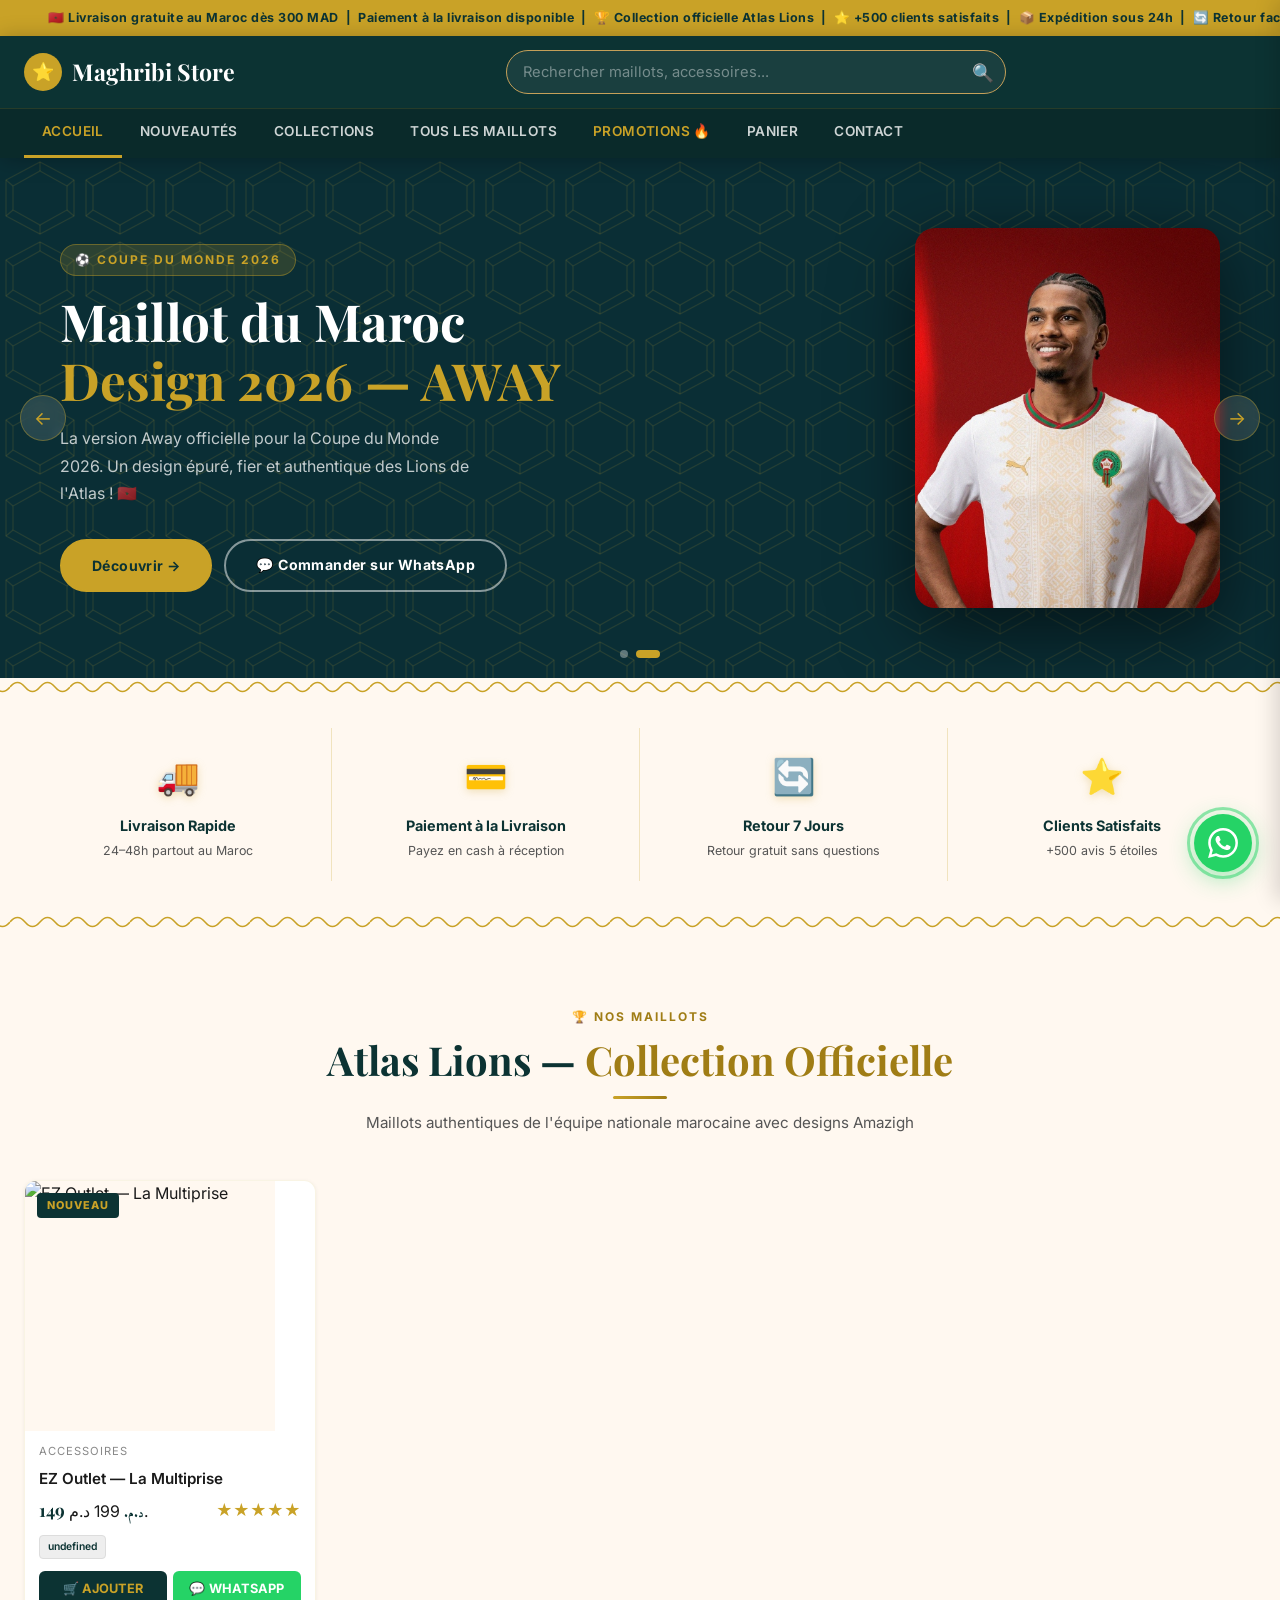
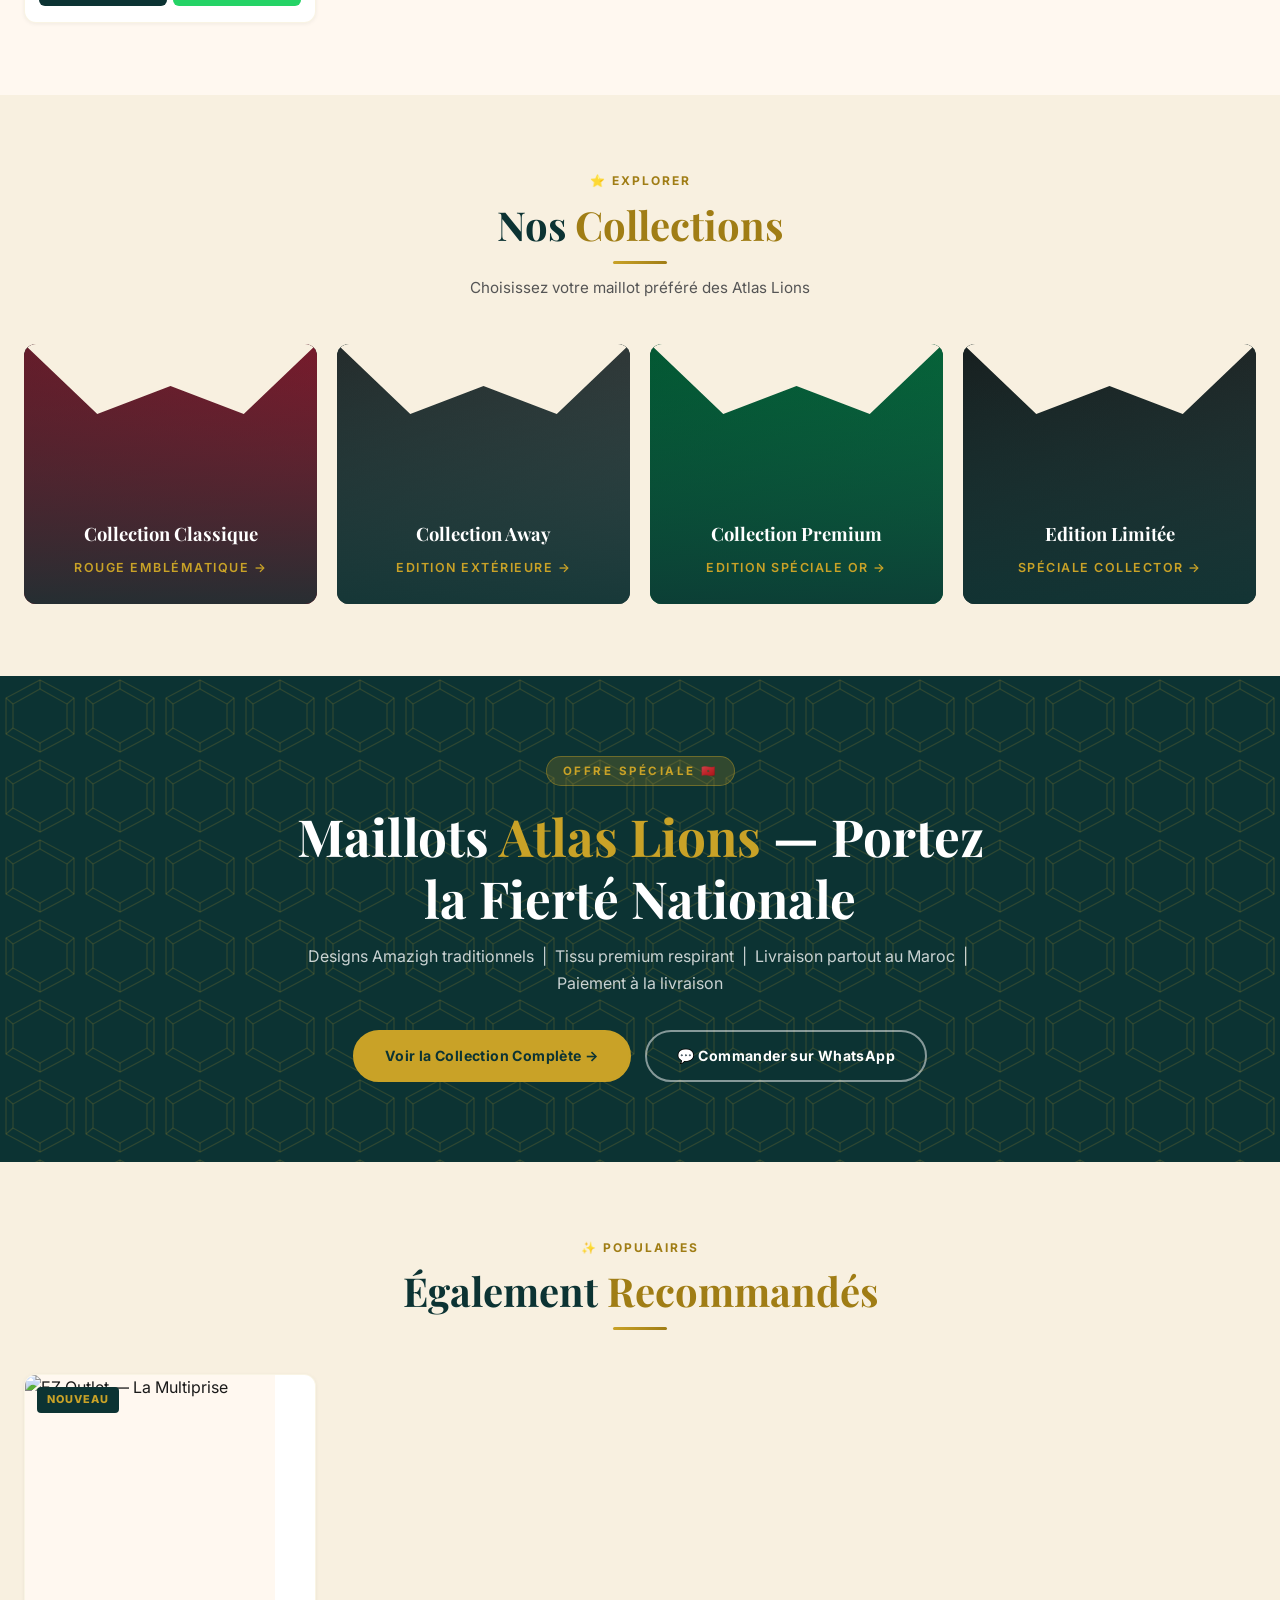
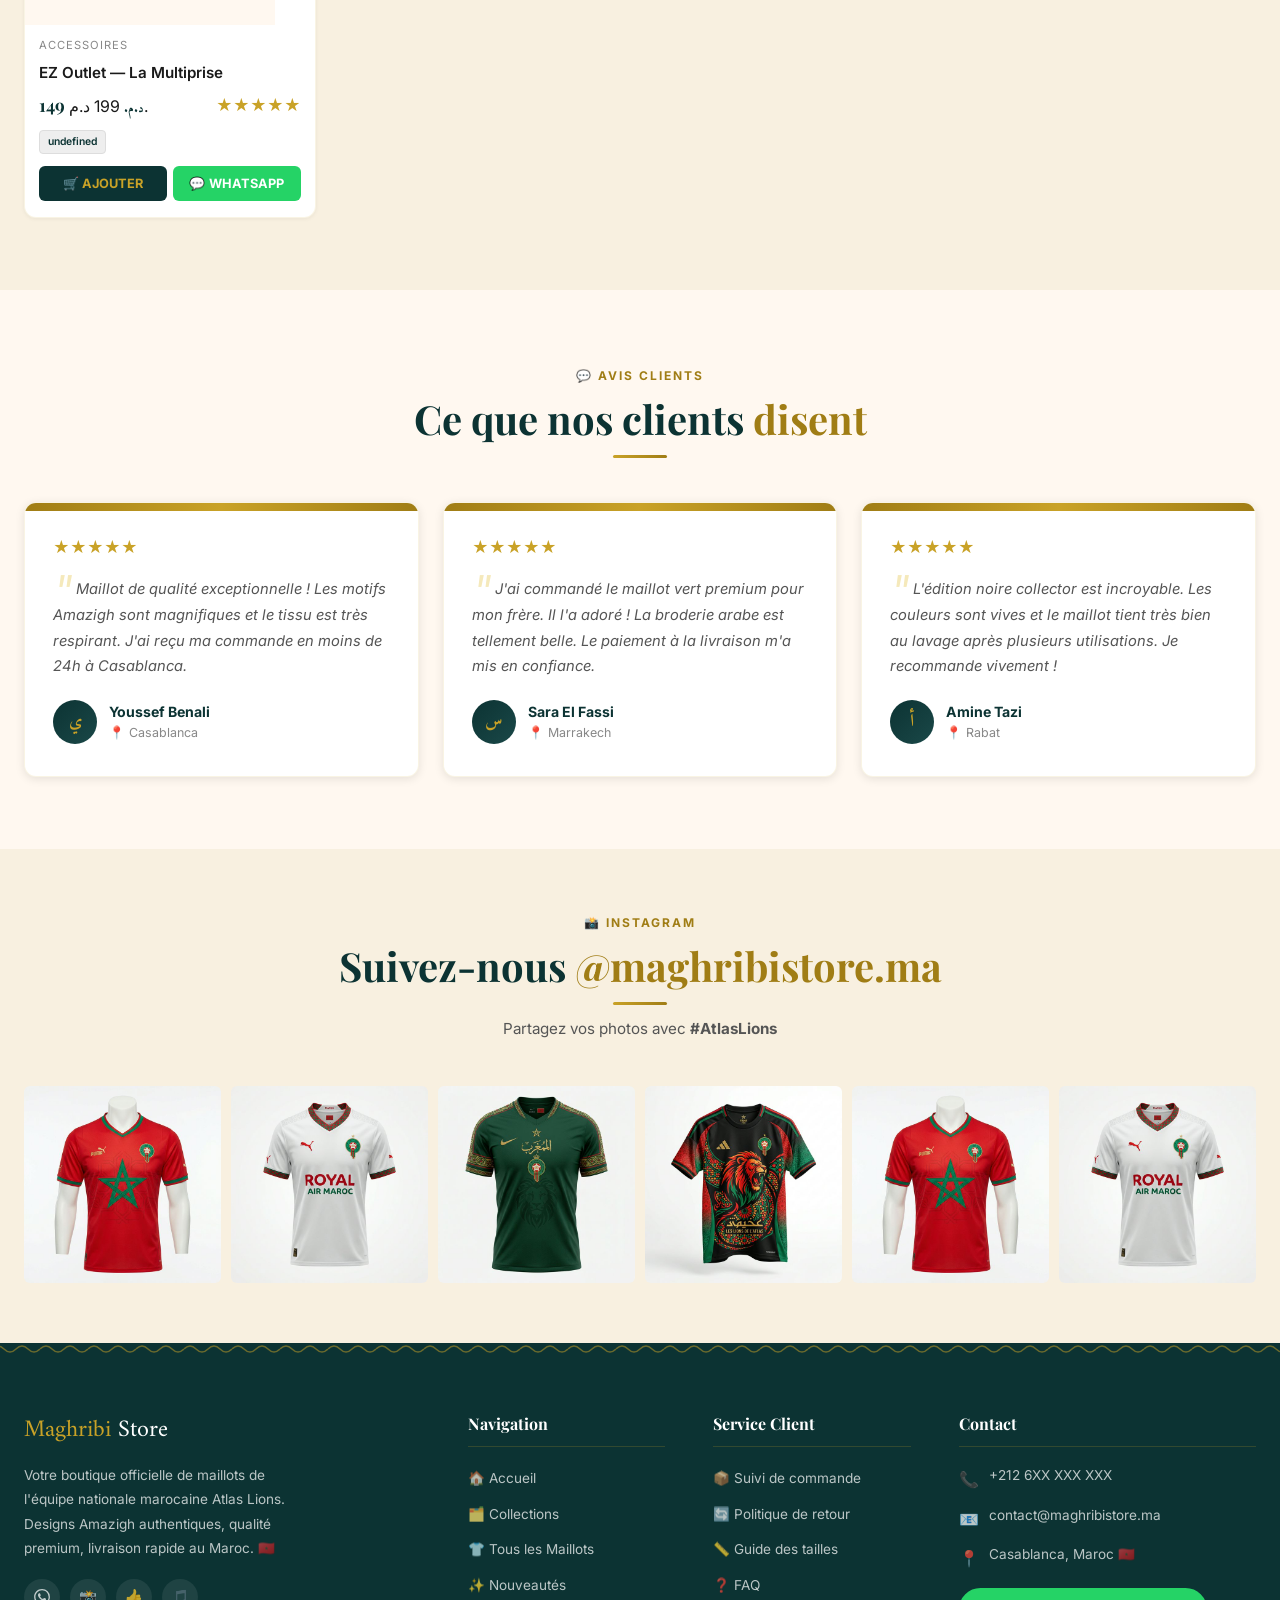
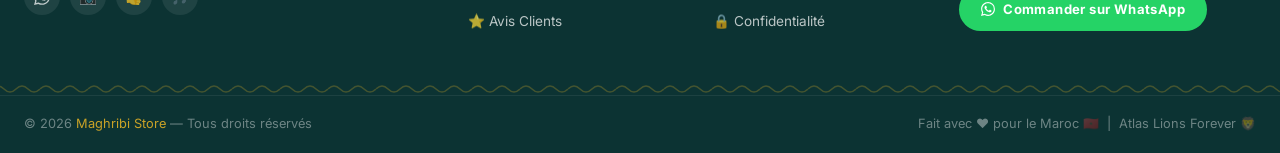
==== index.html @ ac9ca5b2 "Initial commit - Maghribi Store v1" ====
<!DOCTYPE html>
<html lang="fr" dir="ltr">
<head>
  <meta charset="UTF-8"/>
  <meta name="viewport" content="width=device-width, initial-scale=1.0"/>
  <meta name="description" content="Maghribi Store — Maillots officiels de l'équipe nationale marocaine. Atlas Lions Spirit. Paiement à la livraison."/>
  <title>Maghribi Store 🇲🇦 — Maillots Atlas Lions | Collection Officielle</title>
  <link rel="stylesheet" href="css/style.css"/>
  <link rel="icon" type="image/svg+xml" href="data:image/svg+xml,<svg xmlns='http://www.w3.org/2000/svg' viewBox='0 0 100 100'><text y='.9em' font-size='90'>🇲🇦</text></svg>"/>
</head>
<body class="bg-minimal">

<!-- MOBILE FULL-SCREEN MENU -->
<div class="mob-menu-overlay" id="mob-menu-overlay">
  <button class="mob-menu-close" onclick="toggleMobMenu()">✕</button>
  <nav class="mob-menu-links">
    <a href="index.html" class="mob-nav-link" onclick="toggleMobMenu()">Accueil</a>
    <a href="#nouveautes" class="mob-nav-link" onclick="toggleMobMenu()">Maillots 2026</a>
    <a href="#categories" class="mob-nav-link" onclick="toggleMobMenu()">Collections</a>
    <a href="cart.html" class="mob-nav-link" onclick="toggleMobMenu()">Mon Panier</a>
    <a href="#avis" class="mob-nav-link" onclick="toggleMobMenu()">Avis Clients</a>
  </nav>
  <div class="mob-menu-footer">
    <p style="color:var(--gold); font-size:14px; margin-bottom:10px;">Suivez-nous 🇲🇦</p>
    <div style="display:flex; gap:15px; font-size:20px; color:var(--white);">📸 TikTok &nbsp; 📱 Instagram</div>
  </div>
</div>

<!-- ================================================
  1. ANNOUNCEMENT BAR
================================================ -->
<div class="announce-bar" role="marquee" aria-label="Announcement">
  <div class="announce-track">
    <span>🇲🇦 Livraison gratuite au Maroc dès 300 MAD &nbsp;|&nbsp; Paiement à la livraison disponible &nbsp;|&nbsp; 🏆 Collection officielle Atlas Lions &nbsp;|&nbsp; ⭐ +500 clients satisfaits &nbsp;|&nbsp; 📦 Expédition sous 24h &nbsp;|&nbsp; 🔄 Retour facile sous 7 jours</span>
    <span>🇲🇦 Livraison gratuite au Maroc dès 300 MAD &nbsp;|&nbsp; Paiement à la livraison disponible &nbsp;|&nbsp; 🏆 Collection officielle Atlas Lions &nbsp;|&nbsp; ⭐ +500 clients satisfaits &nbsp;|&nbsp; 📦 Expédition sous 24h &nbsp;|&nbsp; 🔄 Retour facile sous 7 jours</span>
  </div>
</div>

<!-- ================================================
  2. HEADER
================================================ -->
<header class="site-header" id="site-header">
  <div class="header-main">
    <!-- Logo -->
    <a href="index.html" class="navbar-brand">
       <span class="logo-star">⭐</span>
       <span class="logo-text">Maghribi Store</span>
    </a>

    <!-- Row: Search Bar (Desktop: right/center of logo, Mobile: below logo via CSS) -->
    <div class="header-search-container">
      <div class="search-bar">
        <input type="text" id="search-input" placeholder="Rechercher maillots, accessoires..." oninput="liveSearch(this.value)">
        <button class="search-btn" onclick="doSearch()">🔍</button>
        <div id="search-dropdown" class="search-dropdown" style="display:none;"></div>
      </div>
    </div>

    <!-- Hamburger stays right for mobile -->
    <button class="mob-menu-btn" id="mob-menu-btn" aria-label="Menu" onclick="toggleMobMenu()">
      <span></span><span></span><span></span>
    </button>
  </div>

  <!-- Nav Links Desktop (Hidden on Mobile) -->
  <nav class="header-nav">
    <div class="header-nav-inner" id="desktop-nav">
      <a href="index.html" class="nav-link active">Accueil</a>
      <a href="index.html#nouveautes" class="nav-link">Nouveautés</a>
      <a href="index.html#categories" class="nav-link">Collections</a>
      <a href="index.html#produits" class="nav-link">Tous les maillots</a>
      <a href="index.html#promo-banner" class="nav-link" style="color: var(--gold);">Promotions 🔥</a>
      <a href="cart.html" class="nav-link">Panier</a>
      <a href="#contact-footer" class="nav-link">Contact</a>
    </div>
  </nav>
</header>

<!-- ================================================
  3. HERO SLIDER (SWIPER)
================================================ -->
<div class="hero-slider-wrapper" style="overflow: hidden; width: 100%;">
<section class="swiper hero-slider" id="hero" aria-label="Slider principal">
  <div class="slider-track" id="slider-track">
    
    <!-- Slide 1 -->
    <div class="slide">
      <div class="slide-bg"></div>
      <div class="slide-inner">
        <div class="slide-content reveal-left">
          <div class="slide-tag">⚽ COUPE DU MONDE 2026</div>
          <h2>Maillot du Maroc<br><em>Coupe du Monde 2026</em></h2>
          <p>Le maillot officiel de l'équipe nationale du Maroc pour la Coupe du Monde 2026. Portez les couleurs des Lions de l'Atlas ! 🇲🇦</p>
          <div style="display:flex;gap:12px;flex-wrap:wrap;">
            <button onclick="openHeroProduct()" class="btn btn-gold">Découvrir →</button>
            <a href="#" class="btn btn-outline-white" id="slide1-wa">💬 Commander sur WhatsApp</a>
          </div>
        </div>
        <div class="slide-img reveal-right" onclick="openHeroProduct()" style="cursor:pointer; position:relative;">
          <img src="hakimi_1.jpg" class="hero-product-image" alt="Maillot du Maroc Coupe du Monde 2026" loading="eager"/>
          <div class="hero-view-label">Voir le produit 👁️</div>
        </div>
      </div>
    </div>

    <!-- Slide 2 -->
    <div class="slide">
      <div class="slide-bg" style="background-color:#0A2E35;"></div>
      <div class="slide-inner">
        <div class="slide-content">
          <div class="slide-tag">⚽ COUPE DU MONDE 2026</div>
          <h2>Maillot du Maroc<br><em>Design 2026 — AWAY</em></h2>
          <p>La version Away officielle pour la Coupe du Monde 2026. Un design épuré, fier et authentique des Lions de l'Atlas ! 🇲🇦</p>
          <div style="display:flex;gap:12px;flex-wrap:wrap;">
            <button onclick="openHeroProduct()" class="btn btn-gold">Découvrir →</button>
            <a href="#" class="btn btn-outline-white" id="slide2-wa">💬 Commander sur WhatsApp</a>
          </div>
        </div>
        <div class="slide-img reveal-right" onclick="openHeroProduct()" style="cursor:pointer; position:relative;">
          <img src="adli_1.jpg" alt="Maillots du Maroc Coupe du Monde 2026" class="hero-product-image slide-2-image" loading="eager"/>
          <div class="hero-view-label">Voir le produit 👁️</div>
        </div>
      </div>
    </div>

  </div>

  <!-- Natively Functional Arrows -->
  <button class="slider-arrow prev" id="slider-prev" aria-label="Précédent">&#8592;</button>
  <button class="slider-arrow next" id="slider-next" aria-label="Suivant">&#8594;</button>

  <!-- Pagination Dots -->
  <div class="slider-dots" role="tablist">
    <button class="slider-dot active" data-slide="0" aria-label="Slide 1"></button>
    <button class="slider-dot" data-slide="1" aria-label="Slide 2"></button>
  </div>
</section>
</div>


<!-- ================================================
  4. TRUST BADGES ROW
================================================ -->
<section class="trust-section" aria-label="Avantages">
  <div style="padding:0;"><div class="arabesque-strip"></div></div>
  <div class="trust-inner">
    <div class="trust-item reveal">
      <div class="trust-icon">🚚</div>
      <h4>Livraison Rapide</h4>
      <p>24–48h partout au Maroc</p>
    </div>
    <div class="trust-item reveal" style="transition-delay:.1s">
      <div class="trust-icon">💳</div>
      <h4>Paiement à la Livraison</h4>
      <p>Payez en cash à réception</p>
    </div>
    <div class="trust-item reveal" style="transition-delay:.2s">
      <div class="trust-icon">🔄</div>
      <h4>Retour 7 Jours</h4>
      <p>Retour gratuit sans questions</p>
    </div>
    <div class="trust-item reveal" style="transition-delay:.3s">
      <div class="trust-icon">⭐</div>
      <h4>Clients Satisfaits</h4>
      <p>+500 avis 5 étoiles</p>
    </div>
  </div>
  <div><div class="arabesque-strip"></div></div>
</section>

<!-- ================================================
  5. FEATURED PRODUCTS — Section 1
================================================ -->
<section class="products-section" id="produits" aria-label="Produits vedettes">
  <div class="products-inner">
    <div class="sec-header reveal">
      <div class="sec-tag" id="nouveautes">🏆 Nos Maillots</div>
      <h2>Atlas Lions — <em>Collection Officielle</em></h2>
      <div class="sec-divider"></div>
      <p>Maillots authentiques de l'équipe nationale marocaine avec designs Amazigh</p>
    </div>
    <div class="products-grid" id="products-grid-1">
      <!-- Injected by JS -->
    </div>
  </div>
</section>

<!-- ================================================
  6. SHOP BY CATEGORY
================================================ -->
<section class="categories-section" id="categories" aria-label="Collections">
  <div class="categories-inner">
    <div class="sec-header reveal">
      <div class="sec-tag">⭐ Explorer</div>
      <h2>Nos <em>Collections</em></h2>
      <div class="sec-divider"></div>
      <p>Choisissez votre maillot préféré des Atlas Lions</p>
    </div>
    <div class="categories-grid">

      <div class="cat-card reveal" onclick="filterByCategory('Classic')" style="transition-delay:.05s">
        <div class="cat-bg" style="background:linear-gradient(160deg,#7B1728 0%,#C8102E 100%);"></div>
        <div class="cat-overlay"></div>
        <div class="cat-border"></div>
        <div class="cat-content">
          <h3>Collection Classique</h3>
          <span>Rouge Emblématique →</span>
        </div>
      </div>

      <div class="cat-card reveal" onclick="filterByCategory('Away')" style="transition-delay:.1s">
        <div class="cat-bg" style="background:linear-gradient(160deg,#2A2A2A 0%,#5A5A5A 100%);"></div>
        <div class="cat-overlay"></div>
        <div class="cat-border"></div>
        <div class="cat-content">
          <h3>Collection Away</h3>
          <span>Edition Extérieure →</span>
        </div>
      </div>

      <div class="cat-card reveal" onclick="filterByCategory('Premium')" style="transition-delay:.15s">
        <div class="cat-bg" style="background:linear-gradient(160deg,#006233 0%,#0D8C4A 100%);"></div>
        <div class="cat-overlay"></div>
        <div class="cat-border"></div>
        <div class="cat-content">
          <h3>Collection Premium</h3>
          <span>Edition Spéciale Or →</span>
        </div>
      </div>

      <div class="cat-card reveal" onclick="filterByCategory('Special')" style="transition-delay:.2s">
        <div class="cat-bg" style="background:linear-gradient(160deg,#1A1A1A 0%,#3A3A3A 100%);"></div>
        <div class="cat-overlay"></div>
        <div class="cat-border"></div>
        <div class="cat-content">
          <h3>Edition Limitée</h3>
          <span>Spéciale Collector →</span>
        </div>
      </div>

    </div>
  </div>
</section>

<!-- ================================================
  7. FULL WIDTH PROMO BANNER
================================================ -->
<section class="promo-banner bg-zellige-teal" id="promo-banner" aria-label="Promotion">
  <div class="inner">
    <div class="banner-tag reveal">Offre Spéciale 🇲🇦</div>
    <h2 class="reveal">Maillots <em>Atlas Lions</em> — Portez la Fierté Nationale</h2>
    <p class="reveal" style="transition-delay:.1s">Designs Amazigh traditionnels &nbsp;|&nbsp; Tissu premium respirant &nbsp;|&nbsp; Livraison partout au Maroc &nbsp;|&nbsp; Paiement à la livraison</p>
    <div style="display:flex;gap:14px;justify-content:center;flex-wrap:wrap;" class="reveal" style="transition-delay:.2s">
      <a href="#produits" class="btn btn-gold">Voir la Collection Complète →</a>
      <a href="#" class="btn btn-outline-white" id="banner-wa-btn">💬 Commander sur WhatsApp</a>
    </div>
  </div>
</section>

<!-- ================================================
  8. SECOND PRODUCTS GRID
================================================ -->
<section class="products-section bg-alt" id="produits2" aria-label="Tous les maillots">
  <div class="products-inner">
    <div class="sec-header reveal">
      <div class="sec-tag">✨ Populaires</div>
      <h2>Également <em>Recommandés</em></h2>
      <div class="sec-divider"></div>
    </div>
    <div class="products-grid" id="products-grid-2">
      <!-- Injected by JS (reversed order) -->
    </div>
  </div>
</section>

<!-- ================================================
  9. TESTIMONIALS
================================================ -->
<section class="testimonials-section" id="avis" aria-label="Avis clients">
  <div class="testimonials-inner">
    <div class="sec-header reveal">
      <div class="sec-tag">💬 Avis Clients</div>
      <h2>Ce que nos clients <em>disent</em></h2>
      <div class="sec-divider"></div>
    </div>
    <div class="testimonials-grid">

      <div class="testi-card reveal">
        <div class="testi-arch"></div>
        <div class="testi-stars">★★★★★</div>
        <p class="testi-text">Maillot de qualité exceptionnelle ! Les motifs Amazigh sont magnifiques et le tissu est très respirant. J'ai reçu ma commande en moins de 24h à Casablanca.</p>
        <div class="testi-author">
          <div class="testi-avatar">ي</div>
          <div>
            <div class="testi-name">Youssef Benali</div>
            <div class="testi-city">📍 Casablanca</div>
          </div>
        </div>
      </div>

      <div class="testi-card reveal" style="transition-delay:.1s">
        <div class="testi-arch"></div>
        <div class="testi-stars">★★★★★</div>
        <p class="testi-text">J'ai commandé le maillot vert premium pour mon frère. Il l'a adoré ! La broderie arabe est tellement belle. Le paiement à la livraison m'a mis en confiance.</p>
        <div class="testi-author">
          <div class="testi-avatar">س</div>
          <div>
            <div class="testi-name">Sara El Fassi</div>
            <div class="testi-city">📍 Marrakech</div>
          </div>
        </div>
      </div>

      <div class="testi-card reveal" style="transition-delay:.2s">
        <div class="testi-arch"></div>
        <div class="testi-stars">★★★★★</div>
        <p class="testi-text">L'édition noire collector est incroyable. Les couleurs sont vives et le maillot tient très bien au lavage après plusieurs utilisations. Je recommande vivement !</p>
        <div class="testi-author">
          <div class="testi-avatar">أ</div>
          <div>
            <div class="testi-name">Amine Tazi</div>
            <div class="testi-city">📍 Rabat</div>
          </div>
        </div>
      </div>

    </div>
  </div>
</section>

<!-- ================================================
  10. INSTAGRAM / SOCIAL STRIP
================================================ -->
<section class="insta-section" id="instagram" aria-label="Instagram">
  <div class="insta-inner">
    <div class="sec-header reveal">
      <div class="sec-tag">📸 Instagram</div>
      <h2>Suivez-nous <em>@maghribistore.ma</em></h2>
      <div class="sec-divider"></div>
      <p>Partagez vos photos avec <strong>#AtlasLions</strong></p>
    </div>
    <div class="insta-grid" id="insta-grid">
      <!-- Injected via JS with product images -->
    </div>
  </div>
</section>

<!-- ================================================
  11. FOOTER
================================================ -->
<footer class="site-footer" id="contact-footer" aria-label="Pied de page">
  <div class="footer-zellige"></div>
  <div class="footer-main">

    <!-- Col 1: Brand -->
    <div class="footer-brand">
      <div class="logo-name" style="font-family:var(--font-arabic);font-size:1.5rem;color:var(--white);margin-bottom:14px;"><span style="color:var(--gold)">Maghribi</span> Store</div>
      <p>Votre boutique officielle de maillots de l'équipe nationale marocaine Atlas Lions. Designs Amazigh authentiques, qualité premium, livraison rapide au Maroc. 🇲🇦</p>
      <div class="footer-socials">
        <a href="#" title="WhatsApp" id="footer-wa-link">
          <svg viewBox="0 0 24 24" width="16" height="16" fill="currentColor"><path d="M17.472 14.382c-.297-.149-1.758-.867-2.03-.967-.273-.099-.471-.148-.67.15-.197.297-.767.966-.94 1.164-.173.199-.347.223-.644.075-.297-.15-1.255-.463-2.39-1.475-.883-.788-1.48-1.761-1.653-2.059-.173-.297-.018-.458.13-.606.134-.133.298-.347.446-.52.149-.174.198-.298.298-.497.099-.198.05-.371-.025-.52-.075-.149-.669-1.612-.916-2.207-.242-.579-.487-.5-.669-.51-.173-.008-.371-.01-.57-.01-.198 0-.52.074-.792.372-.272.297-1.04 1.016-1.04 2.479 0 1.462 1.065 2.875 1.213 3.074.149.198 2.096 3.2 5.077 4.487.709.306 1.262.489 1.694.625.712.227 1.36.195 1.871.118.571-.085 1.758-.719 2.006-1.413.248-.694.248-1.289.173-1.413-.074-.124-.272-.198-.57-.347m-5.421 7.403h-.004a9.87 9.87 0 01-5.031-1.378l-.361-.214-3.741.982.998-3.648-.235-.374a9.86 9.86 0 01-1.51-5.26c.001-5.45 4.436-9.884 9.888-9.884 2.64 0 5.122 1.03 6.988 2.898a9.825 9.825 0 012.893 6.994c-.003 5.45-4.437 9.884-9.885 9.884m8.413-18.297A11.815 11.815 0 0012.05 0C5.495 0 .16 5.335.157 11.892c0 2.096.547 4.142 1.588 5.945L.057 24l6.305-1.654a11.882 11.882 0 005.683 1.448h.005c6.554 0 11.89-5.335 11.893-11.893a11.821 11.821 0 00-3.48-8.413z"/></svg>
        </a>
        <a href="#" title="Instagram" style="font-size:.9rem;">📸</a>
        <a href="#" title="Facebook" style="font-size:.9rem;">👍</a>
        <a href="#" title="TikTok" style="font-size:.9rem;">🎵</a>
      </div>
    </div>

    <!-- Col 2: Navigation -->
    <div class="footer-col">
      <h5>Navigation</h5>
      <ul>
        <li><a href="index.html">🏠 Accueil</a></li>
        <li><a href="index.html#categories">🗂️ Collections</a></li>
        <li><a href="index.html#produits">👕 Tous les Maillots</a></li>
        <li><a href="index.html#nouveautes">✨ Nouveautés</a></li>
        <li><a href="index.html#avis">⭐ Avis Clients</a></li>
      </ul>
    </div>

    <!-- Col 3: Customer Service -->
    <div class="footer-col">
      <h5>Service Client</h5>
      <ul>
        <li><a href="#">📦 Suivi de commande</a></li>
        <li><a href="#">🔄 Politique de retour</a></li>
        <li><a href="#">📏 Guide des tailles</a></li>
        <li><a href="#">❓ FAQ</a></li>
        <li><a href="#">🔒 Confidentialité</a></li>
      </ul>
    </div>

    <!-- Col 4: Contact -->
    <div class="footer-col">
      <h5>Contact</h5>
      <div class="footer-contact-item">
        <span class="fc-icon">📞</span>
        <span>+212 6XX XXX XXX</span>
      </div>
      <div class="footer-contact-item">
        <span class="fc-icon">📧</span>
        <span>contact@maghribistore.ma</span>
      </div>
      <div class="footer-contact-item">
        <span class="fc-icon">📍</span>
        <span>Casablanca, Maroc 🇲🇦</span>
      </div>
      <div style="margin-top:16px;">
        <a href="#" class="btn btn-wa btn-sm" id="footer-wa-btn" target="_blank" style="border-radius:50px;">
          <svg viewBox="0 0 24 24" width="14" height="14" fill="currentColor"><path d="M17.472 14.382c-.297-.149-1.758-.867-2.03-.967-.273-.099-.471-.148-.67.15-.197.297-.767.966-.94 1.164-.173.199-.347.223-.644.075-.297-.15-1.255-.463-2.39-1.475-.883-.788-1.48-1.761-1.653-2.059-.173-.297-.018-.458.13-.606.134-.133.298-.347.446-.52.149-.174.198-.298.298-.497.099-.198.05-.371-.025-.52-.075-.149-.669-1.612-.916-2.207-.242-.579-.487-.5-.669-.51-.173-.008-.371-.01-.57-.01-.198 0-.52.074-.792.372-.272.297-1.04 1.016-1.04 2.479 0 1.462 1.065 2.875 1.213 3.074.149.198 2.096 3.2 5.077 4.487.709.306 1.262.489 1.694.625.712.227 1.36.195 1.871.118.571-.085 1.758-.719 2.006-1.413.248-.694.248-1.289.173-1.413-.074-.124-.272-.198-.57-.347m-5.421 7.403h-.004a9.87 9.87 0 01-5.031-1.378l-.361-.214-3.741.982.998-3.648-.235-.374a9.86 9.86 0 01-1.51-5.26c.001-5.45 4.436-9.884 9.888-9.884 2.64 0 5.122 1.03 6.988 2.898a9.825 9.825 0 012.893 6.994c-.003 5.45-4.437 9.884-9.885 9.884m8.413-18.297A11.815 11.815 0 0012.05 0C5.495 0 .16 5.335.157 11.892c0 2.096.547 4.142 1.588 5.945L.057 24l6.305-1.654a11.882 11.882 0 005.683 1.448h.005c6.554 0 11.89-5.335 11.893-11.893a11.821 11.821 0 00-3.48-8.413z"/></svg>
          Commander sur WhatsApp
        </a>
      </div>
    </div>
  </div>

  <div class="footer-zellige" style="opacity:.3;"></div>
  <div class="footer-bottom">
    <span>© 2026 <a href="index.html">Maghribi Store</a> — Tous droits réservés</span>
    <span>Fait avec ❤️ pour le Maroc 🇲🇦 &nbsp;|&nbsp; Atlas Lions Forever 🦁</span>
  </div>
</footer>

<!-- ================================================
  FLOATING WHATSAPP
================================================ -->
<a href="#" class="wa-float" id="wa-float" target="_blank" rel="noopener" aria-label="Commander sur WhatsApp">
  <div class="wa-pulse"></div>
  <div class="wa-tooltip">💬 Commander sur WhatsApp</div>
  <svg viewBox="0 0 24 24" xmlns="http://www.w3.org/2000/svg">
    <path d="M17.472 14.382c-.297-.149-1.758-.867-2.03-.967-.273-.099-.471-.148-.67.15-.197.297-.767.966-.94 1.164-.173.199-.347.223-.644.075-.297-.15-1.255-.463-2.39-1.475-.883-.788-1.48-1.761-1.653-2.059-.173-.297-.018-.458.13-.606.134-.133.298-.347.446-.52.149-.174.198-.298.298-.497.099-.198.05-.371-.025-.52-.075-.149-.669-1.612-.916-2.207-.242-.579-.487-.5-.669-.51-.173-.008-.371-.01-.57-.01-.198 0-.52.074-.792.372-.272.297-1.04 1.016-1.04 2.479 0 1.462 1.065 2.875 1.213 3.074.149.198 2.096 3.2 5.077 4.487.709.306 1.262.489 1.694.625.712.227 1.36.195 1.871.118.571-.085 1.758-.719 2.006-1.413.248-.694.248-1.289.173-1.413-.074-.124-.272-.198-.57-.347m-5.421 7.403h-.004a9.87 9.87 0 01-5.031-1.378l-.361-.214-3.741.982.998-3.648-.235-.374a9.86 9.86 0 01-1.51-5.26c.001-5.45 4.436-9.884 9.888-9.884 2.64 0 5.122 1.03 6.988 2.898a9.825 9.825 0 012.893 6.994c-.003 5.45-4.437 9.884-9.885 9.884m8.413-18.297A11.815 11.815 0 0012.05 0C5.495 0 .16 5.335.157 11.892c0 2.096.547 4.142 1.588 5.945L.057 24l6.305-1.654a11.882 11.882 0 005.683 1.448h.005c6.554 0 11.89-5.335 11.893-11.893a11.821 11.821 0 00-3.48-8.413z"/>
  </svg>
</a>

<div class="toast-container"></div>

<!-- ================================================
  PRODUCT DETAIL MODAL & LIGHTBOX
================================================ -->
<div class="panel-overlay" id="product-detail-modal" style="z-index: 1500;" onclick="if(event.target===this)closeProductModal()">
  <div class="modal" style="position:fixed; top:50%; left:50%; transform:translate(-50%, -50%); max-width:900px; width:95%; height:auto; max-height:90vh; display:flex; padding:0; overflow:hidden; border-radius:12px; transition:all 0.3s ease; opacity:0; pointer-events:none; z-index:1501;">
    <button onclick="closeProductModal()" style="position:absolute; top:15px; right:15px; width:36px; height:36px; border-radius:50%; background:white; color:var(--teal); border:none; box-shadow:0 2px 10px rgba(0,0,0,0.1); font-size:1.2rem; cursor:pointer; z-index:100; display:flex; align-items:center; justify-content:center;">✕</button>
    <div id="product-modal-content" style="display:flex; width:100%; flex-wrap:wrap; overflow-y:auto; background:var(--ivory);">
       <!-- Content injected via JS -->
    </div>
  </div>
</div>

<div class="panel-overlay" id="lightbox-modal" style="background:rgba(0,0,0,0.9); backdrop-filter:blur(5px); z-index:2000; display:none;" onclick="if(event.target===this||event.target.id==='lightbox-img')closeLightbox()">
  <button onclick="closeLightbox()" style="position:absolute; top:20px; right:20px; background:none; border:none; color:white; font-size:2rem; cursor:pointer; z-index:2001;">✕</button>
  <button onclick="navLightbox(-1);event.stopPropagation()" style="position:absolute; left:20px; top:50%; transform:translateY(-50%); background:white; color:black; border:none; border-radius:50%; width:44px; height:44px; cursor:pointer; font-size:1.2rem; box-shadow:0 0 10px rgba(0,0,0,.5); z-index:2001; display:flex; align-items:center; justify-content:center;">❮</button>
  <button onclick="navLightbox(1);event.stopPropagation()" style="position:absolute; right:20px; top:50%; transform:translateY(-50%); background:white; color:black; border:none; border-radius:50%; width:44px; height:44px; cursor:pointer; font-size:1.2rem; box-shadow:0 0 10px rgba(0,0,0,.5); z-index:2001; display:flex; align-items:center; justify-content:center;">❯</button>
  <div style="position:fixed; top:0; left:0; width:100%; height:100%; display:flex; align-items:center; justify-content:center; pointer-events:none;">
    <img id="lightbox-img" src="" style="max-width:90vw; max-height:90vh; object-fit:contain; transition:opacity 0.2s; pointer-events:auto; touch-action:none;">
  </div>
</div>

<!-- ================================================
  CART SIDEBAR (NEW)
================================================ -->
<div class="panel-overlay" id="cart-overlay" onclick="closeCart()"></div>
<div class="side-panel" id="cart-sidebar" style="position:fixed;top:0;right:-400px;width:100%;max-width:400px;height:100%;background:var(--ivory);z-index:1000;box-shadow:-5px 0 20px rgba(0,0,0,.15);transition:right .3s ease;display:flex;flex-direction:column;">
  <div style="padding:20px;background:var(--teal);color:var(--gold);display:flex;justify-content:space-between;align-items:center;">
    <h3 style="font-family:var(--font-h);font-size:1.3rem;margin:0">🛒 Mon Panier</h3>
    <button onclick="closeCart()" style="background:none;border:none;color:var(--ivory);font-size:1.5rem;cursor:pointer;">✕</button>
  </div>
  <div id="cart-items" style="flex:1;overflow-y:auto;padding:20px;display:flex;flex-direction:column;gap:15px;">
    <!-- Items render here -->
  </div>
  <div style="padding:20px;background:#fff;border-top:1px solid #eee;">
    <div style="display:flex;justify-content:space-between;margin-bottom:15px;font-size:1.2rem;color:var(--teal);">
      <strong>Total:</strong>
      <strong id="cart-total-mad">0 MAD</strong>
    </div>
    <button onclick="checkoutCartWhatsApp()" class="btn btn-wa" style="width:100%;justify-content:center;padding:14px;font-size:1.1rem;margin-bottom:10px;">💬 Commander sur WhatsApp</button>
    <button onclick="Cart.clear(); renderCart();" class="btn btn-outline" style="width:100%;justify-content:center;">🗑️ Vider le panier</button>
  </div>
</div>

<script>
  function openCart() {
    document.getElementById('cart-sidebar').style.right = '0';
    document.getElementById('cart-overlay').classList.add('open');
    renderCart();
  }
  function closeCart() {
    document.getElementById('cart-sidebar').style.right = '-400px';
    document.getElementById('cart-overlay').classList.remove('open');
  }
  // Hook existing cart icon
  document.querySelector('.nav-actions a[href="cart.html"]')?.addEventListener('click', (e) => {
    e.preventDefault();
    openCart();
  });
</script>

<!-- ================================================
  SCRIPTS
================================================ -->
<!-- MOBILE BOTTOM NAVIGATION -->
<div class="bottom-nav">
  <a href="index.html" class="b-nav-item active">
    <span class="icon">🏠</span>
    <span>Accueil</span>
  </a>
  <a href="#categories" class="b-nav-item">
    <span class="icon">👕</span>
    <span>Collections</span>
  </a>
  <a href="cart.html" class="b-nav-item">
    <span class="icon">🛒</span>
    <span class="icon-badge cart-count-badge" style="display:none">0</span>
    <span>Panier</span>
  </a>
  <a href="#" class="b-nav-item" onclick="showToast('Wishlist bientôt disponible !')">
    <span class="icon">♡</span>
    <span>Favoris</span>
  </a>
  <a href="https://wa.me/212600000000" class="b-nav-item" target="_blank">
    <span class="icon" style="color:#25D366">💬</span>
    <span>WhatsApp</span>
  </a>
</div>

<script src="js/cart.js"></script>
<script src="js/main.js"></script>
</body>
</html>
---- css/style.css ----
/* =====================================================
   MAGHRIBI STORE — CFS-INSPIRED MOROCCAN DESIGN SYSTEM
   ===================================================== */
@import url('https://fonts.googleapis.com/css2?family=Playfair+Display:wght@500;600;700;900&family=Inter:wght@300;400;500;600;700&family=Amiri:ital,wght@0,400;0,700;1,400&display=swap');

/* ---- Design Tokens ---- */
:root {
  --teal:        #0C3333;
  --teal-mid:    #1A4848;
  --teal-light:  #2E6666;
  --teal-hover:  #0A2A2A;
  --gold:        #C9A227;
  --gold-light:  #E8C94A;
  --gold-dark:   #A07D15;
  --gold-pale:   #F5E9BB;
  --ivory:       #FFF8F0;
  --ivory-dark:  #F0E6D0;
  --ivory-mid:   #F8F0E0;
  --terracotta:  #C1440E;
  --terra-light: #E05A1A;
  --charcoal:    #1A1A1A;
  --grey-dark:   #555;
  --grey:        #888;
  --grey-light:  #E8E8E8;
  --white:       #FFFFFF;

  --font-head:   'Playfair Display', serif;
  --font-body:   'Inter', sans-serif;
  --font-arabic: 'Amiri', serif;

  --shadow-xs:   0 1px 4px rgba(0,0,0,.06);
  --shadow-sm:   0 2px 10px rgba(0,0,0,.10);
  --shadow-md:   0 8px 32px rgba(0,0,0,.15);
  --shadow-lg:   0 20px 60px rgba(0,0,0,.20);
  --shadow-gold: 0 8px 32px rgba(201,162,39,.30);

  --r-sm: 6px;
  --r-md: 12px;
  --r-lg: 20px;
  --r-xl: 32px;
  --ease: all .3s cubic-bezier(.4,0,.2,1);
}

/* ---- Reset ---- */
*,*::before,*::after{box-sizing:border-box;margin:0;padding:0}
html{scroll-behavior:smooth;font-size:16px}
body{font-family:var(--font-body);background:var(--ivory);color:var(--charcoal);line-height:1.6;overflow-x:hidden}
img{max-width:100%;display:block}
a{text-decoration:none;color:inherit}
ul{list-style:none}
input,select,textarea,button{font-family:inherit}

/* =====================================================
   ZELLIGE SVG BACKGROUNDS
   ===================================================== */
.bg-zellige-teal {
  background-color: var(--teal);
  background-image: url("data:image/svg+xml,%3Csvg xmlns='http://www.w3.org/2000/svg' width='80' height='80'%3E%3Cg fill='none' stroke='rgba(201,162,39,.18)' stroke-width='1.2'%3E%3Cpolygon points='40,4 74,22 74,58 40,76 6,58 6,22'/%3E%3Cpolygon points='40,13 67,28 67,52 40,67 13,52 13,28'/%3E%3Cline x1='40' y1='4' x2='40' y2='13'/%3E%3Cline x1='74' y1='22' x2='67' y2='28'/%3E%3Cline x1='74' y1='58' x2='67' y2='52'/%3E%3Cline x1='40' y1='76' x2='40' y2='67'/%3E%3Cline x1='6' y1='58' x2='13' y2='52'/%3E%3Cline x1='6' y1='22' x2='13' y2='28'/%3E%3C/g%3E%3C/svg%3E");
}
.bg-zellige-gold {
  background-color: var(--gold-dark);
  background-image: url("data:image/svg+xml,%3Csvg xmlns='http://www.w3.org/2000/svg' width='60' height='60'%3E%3Cg fill='none' stroke='rgba(255,255,255,.15)' stroke-width='1'%3E%3Cpolygon points='30,3 55,16 55,44 30,57 5,44 5,16'/%3E%3Cpolygon points='30,10 48,20 48,40 30,50 12,40 12,20'/%3E%3C/g%3E%3C/svg%3E");
}
.bg-ivory { background: var(--ivory); }
.bg-teal  { background: var(--teal); }

/* arabesque divider SVG strip */
.arabesque-strip {
  width:100%; height:18px; overflow:hidden;
  background-image: url("data:image/svg+xml,%3Csvg xmlns='http://www.w3.org/2000/svg' width='60' height='18'%3E%3Cpath d='M0,9 Q7.5,0 15,9 Q22.5,18 30,9 Q37.5,0 45,9 Q52.5,18 60,9' fill='none' stroke='%23C9A227' stroke-width='1.5'/%3E%3C/svg%3E");
  background-size: 60px 18px;
  background-repeat: repeat-x;
  background-position: center;
}

/* =====================================================
   1. ANNOUNCEMENT BAR
   ===================================================== */
.announce-bar {
  background: var(--gold);
  color: var(--teal);
  font-size: .78rem;
  font-weight: 700;
  letter-spacing: .5px;
  overflow: hidden;
  height: 36px;
  display: flex;
  align-items: center;
}
.announce-track {
  display: flex;
  white-space: nowrap;
  animation: marquee 28s linear infinite;
  gap: 0;
}
.announce-track span { padding: 0 48px; }
@keyframes marquee {
  0%   { transform: translateX(0); }
  100% { transform: translateX(-50%); }
}

/* =====================================================
   2. HEADER
   ===================================================== */
.site-header {
  position: sticky; top: 0; z-index: 1000;
  background: var(--teal);
  box-shadow: 0 2px 20px rgba(0,0,0,.25);
}
.header-main {
  display: flex; align-items: center; gap: 20px;
  max-width: 1400px; margin: 0 auto;
  padding: 14px 24px;
}
/* Logo Restore */
.navbar-brand {
  display: flex; align-items: center; gap: 10px;
  flex-shrink: 0; text-decoration: none;
}
.logo-star {
  width: 38px; height: 38px;
  background: var(--gold);
  border-radius: 50%;
  display: flex; align-items: center; justify-content: center;
  font-size: 18px; color: var(--teal);
  flex-shrink: 0;
}
.logo-text {
  font-family: var(--font-head);
  font-size: 1.45rem; color: var(--white);
  font-weight: 700;
  line-height: 1;
}
.logo-text span { color: var(--gold); }

.header-search-container {
  flex: 1; max-width: 500px; position: relative;
}
.search-bar { width: 100%; position: relative; }
.search-bar input {
  width: 100%; height: 44px;
  padding: 0 48px 0 16px;
  border: 1px solid #C5A059;
  border-radius: 50px;
  background: rgba(255,255,255,.06);
  color: var(--white);
  font-size: .92rem; outline: none;
  transition: var(--ease);
  box-sizing: border-box;
}
.search-bar input::placeholder { color: rgba(255,255,255,.4); }
.search-btn {
  position: absolute; right: 12px; top: 50%; transform: translateY(-50%);
  background: none; border: none; cursor: pointer;
  color: var(--gold); font-size: 1.1rem;
}

@media (min-width: 1024px) {
  .header-search-container { max-width: 500px; }
  .search-bar input { border: 1px solid #C5A059; }
}

@media (max-width: 768px) {
  .header-main { flex-direction: column; gap: 15px; }
  .header-search-container { width: 100%; max-width: 100%; order: 3; }
}

/* Header Icons */
.header-icons {
  display: flex; align-items: center; gap: 6px; flex-shrink: 0;
}
.h-icon-btn {
  position: relative;
  width: 42px; height: 42px;
  border-radius: 50%; border: none; background: rgba(255,255,255,.08);
  color: var(--white); font-size: 1.1rem;
  cursor: pointer; transition: var(--ease);
  display: flex; align-items: center; justify-content: center;
  text-decoration: none;
}
.h-icon-btn:hover { background: var(--gold); color: var(--teal); transform: translateY(-1px); }
.h-icon-btn.wa-btn { background: #25D366; color: var(--white); }
.h-icon-btn.wa-btn:hover { background: #1ca553; transform: translateY(-1px); }
.icon-badge {
  position: absolute; top: -4px; right: -4px;
  background: var(--terracotta); color: #fff;
  font-size: .65rem; font-weight: 700;
  width: 18px; height: 18px; border-radius: 50%;
  display: flex; align-items: center; justify-content: center;
  border: 2px solid var(--teal);
}
/* Nav Bar */
.header-nav {
  background: var(--teal-hover);
  border-top: 1px solid rgba(201,162,39,.15);
}
.header-nav-inner {
  max-width: 1400px; margin: 0 auto;
  padding: 0 24px;
  display: flex; align-items: center; gap: 0;
  overflow-x: auto; scrollbar-width: none;
}
.header-nav-inner::-webkit-scrollbar { display: none; }
.nav-link {
  display: flex; align-items: center; gap: 6px;
  padding: 12px 18px;
  font-size: .85rem; font-weight: 600;
  color: rgba(255,255,255,.80);
  letter-spacing: .4px; white-space: nowrap;
  transition: var(--ease);
  border-bottom: 3px solid transparent;
  text-decoration: none;
  text-transform: uppercase;
}
.nav-link:hover, .nav-link.active {
  color: var(--gold);
  border-bottom-color: var(--gold);
}
/* Mobile hamburger */
.mob-menu-btn {
  display: none; flex-direction: column; gap: 5px;
  background: none; border: none; cursor: pointer; padding: 4px;
  margin-left: auto;
}
.mob-menu-btn span { display: block; width: 22px; height: 2px; background: var(--white); border-radius: 2px; transition: var(--ease); }
.mob-drawer {
  display: none; flex-direction: column;
  background: var(--teal-hover);
  border-top: 1px solid rgba(201,162,39,.2);
  padding: 8px 0 16px;
}
.mob-drawer.open { display: flex; }
.mob-drawer .nav-link { padding: 10px 24px; border-bottom: 1px solid rgba(255,255,255,.06); border-left: none; }
.mob-drawer .nav-link:hover { border-left: 3px solid var(--gold); padding-left: 21px; }

/* =====================================================
   3. HERO SLIDER
   ===================================================== */
.hero-slider {
  position: relative; overflow: hidden;
  min-height: 520px;
  background: var(--teal);
}
.slide-bg {
  position: absolute; inset: 0;
  background-color: var(--teal);
  background-image: url("data:image/svg+xml,%3Csvg xmlns='http://www.w3.org/2000/svg' width='80' height='80'%3E%3Cg fill='none' stroke='rgba(201,162,39,.14)' stroke-width='1.2'%3E%3Cpolygon points='40,4 74,22 74,58 40,76 6,58 6,22'/%3E%3Cpolygon points='40,13 67,28 67,52 40,67 13,52 13,28'/%3E%3Cline x1='40' y1='4' x2='40' y2='13'/%3E%3Cline x1='74' y1='22' x2='67' y2='28'/%3E%3Cline x1='74' y1='58' x2='67' y2='52'/%3E%3Cline x1='40' y1='76' x2='40' y2='67'/%3E%3Cline x1='6' y1='58' x2='13' y2='52'/%3E%3Cline x1='6' y1='22' x2='13' y2='28'/%3E%3C/g%3E%3C/svg%3E");
}
.slide-inner {
  position: relative; z-index: 1;
  max-width: 1400px; margin: 0 auto; width: 100%;
  padding: 60px 60px;
  display: grid; grid-template-columns: 1fr 1fr;
  align-items: center; gap: 40px;
}
.slide-tag {
  display: inline-block;
  background: rgba(201,162,39,.18);
  border: 1px solid rgba(201,162,39,.4);
  color: var(--gold);
  font-size: .75rem; font-weight: 700;
  text-transform: uppercase; letter-spacing: 2px;
  padding: 5px 14px; border-radius: 50px;
  margin-bottom: 16px;
}
.slide-content h2 {
  font-family: var(--font-head);
  font-size: clamp(2rem, 4vw, 3.4rem);
  color: var(--white); line-height: 1.15;
  margin-bottom: 16px;
}
.slide-content h2 em { color: var(--gold); font-style: normal; }
.slide-content p {
  font-size: 1rem; color: rgba(255,255,255,.75);
  max-width: 420px; margin-bottom: 32px; line-height: 1.7;
}
.slide-img {
  display: flex; justify-content: flex-end; align-items: center;
}
.slide-img img {
  max-height: 380px; width: auto;
  border-radius: var(--r-lg);
  box-shadow: var(--shadow-lg);
  object-fit: cover;
  filter: drop-shadow(0 20px 40px rgba(0,0,0,.4));
}
/* Vanilla JS Slider Controls */
.hero-slider-wrapper {
  overflow: hidden !important;
  width: 100% !important;
}
.hero-slider {
  position: relative; overflow: hidden;
  min-height: 520px;
  background: var(--teal);
}
.slider-track {
  display: flex !important;
  flex-direction: row !important;
  width: 100%;
  height: 100%;
  transition: transform .7s ease-in-out;
  will-change: transform;
}
.slide {
  flex-shrink: 0 !important;
  min-width: 100% !important;
  position: relative;
  display: flex; align-items: center;
  min-height: 520px;
  overflow: hidden;
}

.slider-arrow {
  position: absolute; top: 50%; transform: translateY(-50%);
  z-index: 50; /* Ensuring high clickability! */
  width: 46px; height: 46px;
  background: rgba(255,255,255,.12);
  border: 1px solid rgba(201,162,39,.4);
  border-radius: 50%; cursor: pointer;
  display: flex; align-items: center; justify-content: center;
  color: var(--gold); font-size: 1.2rem;
  transition: var(--ease);
  backdrop-filter: blur(6px);
}
.slider-arrow:hover { background: var(--gold); color: var(--teal); }
.slider-arrow.prev { left: 20px; }
.slider-arrow.next { right: 20px; }

.slider-dots {
  position: absolute; bottom: 20px; left: 0; width: 100%;
  display: flex; justify-content: center; gap: 8px; z-index: 50;
}
.slider-dot {
  width: 8px; height: 8px; border-radius: 50%;
  background: rgba(255,255,255,.35);
  border: none; cursor: pointer; transition: width .3s, background .3s;
}
.slider-dot.active { background: var(--gold); width: 24px; border-radius: 4px; }

/* =====================================================
   BUTTONS
   ===================================================== */
.btn {
  display: inline-flex; align-items: center; gap: 8px;
  padding: 13px 30px; border-radius: 50px;
  font-size: .88rem; font-weight: 700;
  cursor: pointer; border: 2px solid transparent;
  transition: var(--ease); text-decoration: none;
  letter-spacing: .4px;
}
.btn-gold   { background: var(--gold); color: var(--teal); border-color: var(--gold); }
.btn-gold:hover { background: var(--gold-light); border-color: var(--gold-light); transform: translateY(-2px); box-shadow: var(--shadow-gold); }
.btn-teal   { background: var(--teal); color: var(--white); border-color: var(--teal); }
.btn-teal:hover { background: var(--teal-mid); transform: translateY(-2px); }
.btn-outline-gold { background: transparent; color: var(--gold); border-color: var(--gold); }
.btn-outline-gold:hover { background: var(--gold); color: var(--teal); transform: translateY(-2px); }
.btn-outline-white { background: transparent; color: var(--white); border-color: rgba(255,255,255,.5); }
.btn-outline-white:hover { background: rgba(255,255,255,.1); border-color: var(--white); }
.btn-wa { background: #25D366; color: var(--white); border-color: #25D366; }
.btn-wa:hover { background: #1ca553; transform: translateY(-2px); box-shadow: 0 8px 24px rgba(37,211,102,.35); }
.btn-red { background: var(--terracotta); color: var(--white); border-color: var(--terracotta); }
.btn-red:hover { background: var(--terra-light); transform: translateY(-2px); }
.btn-sm { padding: 9px 20px; font-size: .82rem; }
.btn-full { width: 100%; justify-content: center; }

/* =====================================================
   4. TRUST BADGES ROW
   ===================================================== */
.trust-section {
  background: var(--ivory);
  padding: 0;
}
.trust-inner {
  max-width: 1400px; margin: 0 auto;
  display: grid; grid-template-columns: repeat(4, 1fr);
  padding: 32px 24px;
  gap: 0;
}
.trust-item {
  display: flex; flex-direction: column; align-items: center;
  text-align: center; padding: 20px 16px;
  border-right: 1px solid rgba(201,162,39,.25);
  position: relative;
}
.trust-item:last-child { border-right: none; }
.trust-icon {
  font-size: 2.2rem; margin-bottom: 10px;
  filter: drop-shadow(0 2px 4px rgba(201,162,39,.3));
}
.trust-item h4 {
  font-weight: 700; font-size: .9rem; color: var(--teal);
  margin-bottom: 4px;
}
.trust-item p { font-size: .78rem; color: var(--grey-dark); }

/* =====================================================
   SECTION HEADERS
   ===================================================== */
.sec-header {
  text-align: center; margin-bottom: 44px;
}
.sec-tag {
  display: inline-flex; align-items: center; gap: 6px;
  color: var(--gold-dark); font-size: .75rem; font-weight: 700;
  text-transform: uppercase; letter-spacing: 2px;
  margin-bottom: 10px;
}
.sec-header h2 {
  font-family: var(--font-head);
  font-size: clamp(1.7rem, 3.5vw, 2.5rem);
  color: var(--teal); line-height: 1.2;
  margin-bottom: 0;
}
.sec-header h2 em { color: var(--gold-dark); font-style: normal; }
.sec-divider {
  width: 54px; height: 3px;
  background: linear-gradient(90deg, var(--gold), var(--gold-dark));
  margin: 12px auto 0; border-radius: 2px;
}
.sec-header p { color: var(--grey-dark); margin-top: 12px; font-size: .95rem; }

/* =====================================================
   5. CATEGORY GRID (Moorish arch)
   ===================================================== */
.categories-section { padding: 72px 24px; background: var(--ivory-mid); }
.categories-inner { max-width: 1400px; margin: 0 auto; }
.categories-grid {
  display: grid;
  grid-template-columns: repeat(4, 1fr);
  gap: 20px;
}
.cat-card {
  position: relative; overflow: hidden;
  border-radius: var(--r-md);
  height: 260px;
  cursor: pointer; transition: var(--ease);
  background: var(--teal);
}
.cat-card:hover { transform: translateY(-6px); box-shadow: 0 12px 40px rgba(201,162,39,.30); }
/* Moorish arch clip on top */
.cat-card::before {
  content: '';
  position: absolute; top: 0; left: 0; right: 0;
  height: 70px; z-index: 2;
  background: var(--ivory-mid);
  clip-path: polygon(0 0, 100% 0, 100% 0, 75% 100%, 50% 60%, 25% 100%, 0 0);
}
.cat-bg {
  position: absolute; inset: 0;
  background-size: cover; background-position: center;
  transition: transform .5s ease;
}
.cat-card:hover .cat-bg { transform: scale(1.07); }
.cat-overlay {
  position: absolute; inset: 0;
  background: linear-gradient(180deg, rgba(12,51,51,.2) 0%, rgba(12,51,51,.85) 100%);
  z-index: 1;
}
.cat-content {
  position: absolute; bottom: 0; left: 0; right: 0;
  padding: 24px 20px; z-index: 3;
  text-align: center;
}
.cat-content h3 {
  font-family: var(--font-head);
  font-size: 1.15rem; color: var(--white); font-weight: 700;
  margin-bottom: 6px;
}
.cat-content span {
  font-size: .78rem; color: var(--gold); text-transform: uppercase;
  letter-spacing: 1.5px; font-weight: 600;
}
.cat-border {
  position: absolute; inset: 0; z-index: 4;
  border: 3px solid transparent; border-radius: var(--r-md);
  transition: var(--ease);
  pointer-events: none;
}
.cat-card:hover .cat-border { border-color: var(--gold); }

/* =====================================================
   6. PRODUCT GRID
   ===================================================== */
.products-section { padding: 72px 24px; background: var(--ivory); }
.products-section.bg-alt { background: var(--ivory-mid); }
.products-inner { max-width: 1400px; margin: 0 auto; }
.products-grid {
  display: grid;
  grid-template-columns: repeat(4, 1fr);
  gap: 22px;
}
.product-card {
  background: var(--white);
  border-radius: var(--r-md);
  overflow: hidden;
  box-shadow: var(--shadow-xs);
  transition: var(--ease);
  cursor: pointer;
  position: relative;
  border: 1px solid rgba(201,162,39,.12);
}
.product-card:hover {
  transform: translateY(-8px);
  box-shadow: 0 16px 48px rgba(201,162,39,.22);
  border-color: var(--gold);
}
.product-img-wrap {
  position: relative; 
  padding: 0; 
  height: 250px;
  background: var(--ivory);
  overflow: hidden;
}
.product-img-wrap img {
  position: relative;
  width: 100%; 
  height: 250px; 
  object-fit: cover; 
  display: block; 
  transition: transform .5s cubic-bezier(.4, 0, .2, 1);
  z-index: 1;
}
.card-img-back {
  position: absolute !important;
  top: 0;
  left: 0;
  z-index: 2 !important;
  opacity: 0;
  transition: opacity 0.4s ease !important;
}
.product-card:hover .card-img-back {
  opacity: 1;
}
.product-card:hover .product-img-wrap > img { 
  transform: scale(1.08); 
}
.product-badge {
  position: absolute; top: 12px; left: 12px;
  font-size: .68rem; font-weight: 800; text-transform: uppercase;
  letter-spacing: 1px; padding: 4px 10px; border-radius: 4px;
  z-index: 2;
}
.badge-new  { background: var(--teal); color: var(--gold); }
.badge-promo{ background: var(--terracotta); color: var(--white); }
.badge-sold { background: var(--grey-dark); color: var(--white); }
.product-wishlist {
  position: absolute; top: 10px; right: 10px;
  width: 32px; height: 32px; border-radius: 50%;
  background: rgba(255,255,255,.85); border: none;
  cursor: pointer; display: flex; align-items: center; justify-content: center;
  font-size: .95rem; transition: var(--ease);
  opacity: 0;
}
.product-card:hover .product-wishlist { opacity: 1; }
.product-wishlist:hover { background: var(--terracotta); color: var(--white); transform: scale(1.1); }
.product-img-wrap {
  position: relative;
  aspect-ratio: 1 / 1;
  background: var(--ivory);
  overflow: hidden;
}
.product-img-wrap img {
  width: 100%; 
  height: 100%; 
  object-fit: cover; 
  display: block; 
  transition: transform .5s cubic-bezier(.4, 0, .2, 1);
}
.product-info { padding: 12px 14px 16px; }
.product-info h3 {
  font-size: .95rem; font-weight: 600; color: var(--charcoal);
  margin-bottom: 4px; line-height: 1.3;
}
.product-info .prod-category {
  font-size: .7rem; color: var(--grey); text-transform: uppercase;
  letter-spacing: 1px; margin-bottom: 8px;
}
.product-price-row {
  display: flex; align-items: center; justify-content: space-between;
  margin: 8px 0;
}
.prod-price {
  font-family: var(--font-head); font-size: 1.1rem;
  color: var(--teal); font-weight: 700;
}

/* Sizes Row */
.prod-sizes {
  display: flex; flex-wrap: wrap; gap: 4px; margin: 10px 0;
}
.size-tag {
  font-size: 0.65rem; padding: 3px 8px; border-radius: 4px;
  background: #eee; color: var(--teal); border: 1px solid #ddd;
  font-weight: 600;
}
.size-tag.out-of-stock {
  background: #f8f8f8; color: #ccc; text-decoration: line-through;
}

/* Action Buttons Grid */
.product-card-btns {
  display: flex; gap: 6px; margin-top: 12px;
}
.btn-ajouter, .btn-whatsapp {
  flex: 1; border: none; border-radius: 6px; 
  font-size: 0.8rem; font-weight: 700; text-transform: uppercase;
  padding: 10px 4px; cursor: pointer; transition: 0.2s;
  display: flex; align-items: center; justify-content: center; gap: 4px;
}
.btn-ajouter { background: var(--teal); color: var(--gold); }
.btn-whatsapp { background: #25D366; color: #fff; }
.btn-ajouter:hover { filter: brightness(1.1); }
.btn-whatsapp:hover { filter: brightness(1.1); }

@media (max-width: 480px) {
  .product-info h3 { font-size: 0.85rem; }
  .prod-price { font-size: 1rem; }
  .btn-ajouter, .btn-whatsapp { font-size: 0.72rem; padding: 8px 2px; }
  .wa-text::after { content: 'WA'; visibility: visible; }
  .wa-text { visibility: hidden; width: 0; display: inline-block; position: relative; }
  .wa-text::after { visibility: visible; position: absolute; left: 0; }
}

/* =====================================================
   7. FULL WIDTH PROMO BANNER
   ===================================================== */
.promo-banner {
  padding: 80px 24px;
  position: relative; overflow: hidden;
  text-align: center;
}
.promo-banner .inner {
  position: relative; z-index: 1;
  max-width: 700px; margin: 0 auto;
}
.promo-banner .banner-tag {
  display: inline-block;
  background: rgba(201,162,39,.2);
  border: 1px solid rgba(201,162,39,.4);
  color: var(--gold);
  font-size: .72rem; font-weight: 700;
  text-transform: uppercase; letter-spacing: 2.5px;
  padding: 5px 16px; border-radius: 50px; margin-bottom: 20px;
}
.promo-banner h2 {
  font-family: var(--font-head);
  font-size: clamp(2rem, 4vw, 3.2rem);
  color: var(--white); line-height: 1.2; margin-bottom: 14px;
}
.promo-banner h2 em { color: var(--gold); font-style: normal; }
.promo-banner p { color: rgba(255,255,255,.78); font-size: 1rem; margin-bottom: 32px; line-height: 1.7; }

/* =====================================================
   9. TESTIMONIALS
   ===================================================== */
.testimonials-section { padding: 72px 24px; background: var(--ivory); }
.testimonials-inner { max-width: 1400px; margin: 0 auto; }
.testimonials-grid {
  display: grid; grid-template-columns: repeat(3, 1fr);
  gap: 24px;
}
.testi-card {
  background: var(--white);
  border-radius: var(--r-md);
  padding: 32px 28px;
  box-shadow: var(--shadow-sm);
  position: relative;
  border: 1px solid rgba(201,162,39,.12);
  transition: var(--ease);
  overflow: hidden;
}
.testi-card:hover { box-shadow: var(--shadow-md); transform: translateY(-4px); border-color: var(--gold); }
/* Moorish arch at top */
.testi-arch {
  position: absolute; top: 0; left: 0; right: 0; height: 8px;
  background: linear-gradient(90deg, var(--gold-dark), var(--gold), var(--gold-dark));
}
.testi-stars { color: var(--gold); font-size: 1rem; margin-bottom: 16px; }
.testi-text {
  font-size: .92rem; color: var(--grey-dark); line-height: 1.75;
  margin-bottom: 20px; font-style: italic;
}
.testi-text::before { content: '"'; font-size: 3rem; color: var(--gold-pale); line-height: 0; vertical-align: -1rem; margin-right: 4px; }
.testi-author { display: flex; align-items: center; gap: 12px; }
.testi-avatar {
  width: 44px; height: 44px; border-radius: 50%;
  background: linear-gradient(135deg, var(--teal), var(--teal-mid));
  display: flex; align-items: center; justify-content: center;
  color: var(--gold); font-size: 1.1rem; font-weight: 700;
  font-family: var(--font-arabic); flex-shrink: 0;
}
.testi-name { font-weight: 700; font-size: .88rem; color: var(--teal); }
.testi-city { font-size: .78rem; color: var(--grey); }

/* =====================================================
   10. INSTAGRAM STRIP
   ===================================================== */
.insta-section { padding: 60px 24px; background: var(--ivory-mid); }
.insta-inner { max-width: 1400px; margin: 0 auto; }
.insta-grid {
  display: grid; grid-template-columns: repeat(6, 1fr);
  gap: 10px; margin-top: 32px;
}
.insta-item {
  position: relative; overflow: hidden;
  border-radius: var(--r-sm); aspect-ratio: 1;
  cursor: pointer;
}
.insta-item img { width: 100%; height: 100%; object-fit: cover; transition: transform .45s ease; }
.insta-item:hover img { transform: scale(1.08); }
.insta-overlay {
  position: absolute; inset: 0;
  background: rgba(12,51,51,.5);
  display: flex; align-items: center; justify-content: center;
  opacity: 0; transition: var(--ease);
  color: var(--white); font-size: 1.4rem;
}
.insta-item:hover .insta-overlay { opacity: 1; }

/* =====================================================
   11. FOOTER
   ===================================================== */
.site-footer {
  background: var(--teal);
  color: rgba(255,255,255,.72);
}
.footer-zellige {
  height: 12px;
  background-image: url("data:image/svg+xml,%3Csvg xmlns='http://www.w3.org/2000/svg' width='48' height='12'%3E%3Cpath d='M0,6 Q6,0 12,6 Q18,12 24,6 Q30,0 36,6 Q42,12 48,6' fill='none' stroke='%23C9A227' stroke-width='1.5'/%3E%3C/svg%3E");
  background-size: 48px 12px;
  background-repeat: repeat-x;
  background-position: center;
  opacity: .5;
}
.footer-main {
  max-width: 1400px; margin: 0 auto;
  display: grid; grid-template-columns: 2fr 1fr 1fr 1.5fr;
  gap: 48px; padding: 56px 24px 40px;
}
.footer-brand .logo-name { font-family: var(--font-arabic); font-size: 1.5rem; color: var(--white); margin-bottom: 14px; }
.footer-brand .logo-name span { color: var(--gold); }
.footer-brand p { font-size: .85rem; line-height: 1.8; max-width: 280px; }
.footer-socials { display: flex; gap: 10px; margin-top: 18px; }
.footer-socials a {
  width: 36px; height: 36px; border-radius: 50%;
  background: rgba(255,255,255,.08); 
  display: flex; align-items: center; justify-content: center;
  font-size: .95rem; transition: var(--ease);
}
.footer-socials a:hover { background: var(--gold); color: var(--teal); transform: translateY(-2px); }
.footer-col h5 {
  font-family: var(--font-head);
  color: var(--white); font-size: 1rem; margin-bottom: 18px;
  padding-bottom: 10px;
  border-bottom: 1px solid rgba(201,162,39,.2);
}
.footer-col li { margin-bottom: 10px; }
.footer-col li a { font-size: .85rem; transition: var(--ease); }
.footer-col li a:hover { color: var(--gold); padding-left: 4px; }
.footer-contact-item {
  display: flex; align-items: flex-start; gap: 10px;
  font-size: .85rem; margin-bottom: 12px;
}
.footer-contact-item .fc-icon { font-size: 1rem; margin-top: 2px; flex-shrink: 0; }
.footer-bottom {
  border-top: 1px solid rgba(255,255,255,.07);
  padding: 18px 24px;
  max-width: 1400px; margin: 0 auto;
  display: flex; align-items: center; justify-content: space-between;
  font-size: .8rem; color: rgba(255,255,255,.4);
  flex-wrap: wrap; gap: 8px;
}
.footer-bottom a { color: var(--gold); }
.footer-bottom a:hover { text-decoration: underline; }

/* =====================================================
   FLOATING WHATSAPP
   ===================================================== */
.wa-float {
  position: fixed; bottom: 28px; right: 28px; z-index: 9999;
  width: 58px; height: 58px;
  background: #25D366; border-radius: 50%;
  display: flex; align-items: center; justify-content: center;
  box-shadow: 0 6px 24px rgba(37,211,102,.45);
  transition: var(--ease); text-decoration: none;
}
.wa-float:hover { transform: scale(1.12); box-shadow: 0 10px 36px rgba(37,211,102,.55); }
.wa-float svg { width: 30px; height: 30px; fill: var(--white); }
.wa-pulse {
  position: absolute; inset: -7px; border-radius: 50%;
  border: 3px solid rgba(37,211,102,.5);
  animation: wapulse 2.2s infinite;
}
@keyframes wapulse { 0%{transform:scale(1);opacity:.8} 100%{transform:scale(1.55);opacity:0} }
.wa-tooltip {
  position: absolute; right: 68px;
  background: var(--teal); color: var(--white);
  font-size: .78rem; padding: 6px 12px; border-radius: 6px;
  white-space: nowrap; opacity: 0; pointer-events: none;
  transition: var(--ease);
}
.wa-float:hover .wa-tooltip { opacity: 1; }

/* =====================================================
   SCROLL REVEAL — content always visible, animates in
   ===================================================== */
.reveal, .reveal-left, .reveal-right {
  animation: none;
}
.reveal.visible  { animation: fadeUp .6s ease both; }
.reveal-left.visible  { animation: fadeLeft .6s ease both; }
.reveal-right.visible { animation: fadeRight .6s ease both; }
@keyframes fadeUp   { from{opacity:0;transform:translateY(24px)} to{opacity:1;transform:none} }
@keyframes fadeLeft { from{opacity:0;transform:translateX(-24px)} to{opacity:1;transform:none} }
@keyframes fadeRight{ from{opacity:0;transform:translateX(24px)} to{opacity:1;transform:none} }

/* =====================================================
   INNER PAGES — PAGE HERO, CART, CHECKOUT, etc.
   ===================================================== */
.page-hero {
  background: var(--teal);
  background-image: url("data:image/svg+xml,%3Csvg xmlns='http://www.w3.org/2000/svg' width='60' height='60'%3E%3Cg fill='none' stroke='rgba(201,162,39,.12)' stroke-width='1'%3E%3Cpolygon points='30,2 56,14 56,46 30,58 4,46 4,14'/%3E%3C/g%3E%3C/svg%3E");
  padding: 48px 24px; text-align: center;
}
.page-hero .breadcrumb {
  display: flex; justify-content: center; gap: 6px;
  font-size: .8rem; color: rgba(255,255,255,.5); margin-bottom: 10px;
}
.page-hero .breadcrumb a { color: var(--gold); }
.page-hero h1 {
  font-family: var(--font-head);
  font-size: clamp(1.6rem, 3.5vw, 2.6rem);
  color: var(--white); margin-bottom: 6px;
}
.page-hero p { color: rgba(255,255,255,.7); }

/* CART */
.page-section { padding: 56px 24px; max-width: 1200px; margin: 0 auto; }
.cart-layout { display: grid; grid-template-columns: 1fr 360px; gap: 28px; }
.cart-items { display: flex; flex-direction: column; gap: 14px; }
.cart-item {
  background: var(--white); border-radius: var(--r-md);
  padding: 18px 20px; display: flex; gap: 18px; align-items: center;
  box-shadow: var(--shadow-xs); border: 1px solid rgba(201,162,39,.10);
  transition: var(--ease);
}
.cart-item:hover { box-shadow: var(--shadow-sm); border-color: rgba(201,162,39,.3); }
.cart-item-img { width: 90px; height: 90px; border-radius: var(--r-sm); overflow: hidden; background: var(--ivory-dark); flex-shrink: 0; }
.cart-item-img img { width: 100%; height: 100%; object-fit: cover; }
.cart-item-info { flex: 1; }
.cart-item-info h4 { font-weight: 700; font-size: .95rem; margin-bottom: 4px; color: var(--teal); }
.cart-item-info p  { font-size: .8rem; color: var(--grey); margin-bottom: 8px; }
.cart-item-price { font-family: var(--font-head); font-size: 1.1rem; color: var(--gold-dark); font-weight: 700; }
.qty-control { display: flex; align-items: center; border: 1.5px solid var(--grey-light); border-radius: var(--r-sm); overflow: hidden; width: fit-content; }
.qty-control button { width: 36px; height: 36px; background: var(--ivory); border: none; font-size: 1.1rem; cursor: pointer; transition: var(--ease); }
.qty-control button:hover { background: var(--gold); color: var(--teal); }
.qty-control input { width: 48px; text-align: center; border: none; font-size: .95rem; font-weight: 700; outline: none; background: var(--white); }
.cart-remove-btn { background: none; border: none; cursor: pointer; font-size: 1.1rem; color: var(--grey); transition: var(--ease); padding: 4px 6px; border-radius: 4px; }
.cart-remove-btn:hover { color: var(--terracotta); background: rgba(193,68,14,.08); }
.cart-empty { text-align: center; padding: 80px 20px; background: var(--white); border-radius: var(--r-lg); box-shadow: var(--shadow-sm); grid-column: 1/-1; }
.cart-empty .empty-icon { font-size: 3.5rem; margin-bottom: 14px; }
.cart-empty h3 { font-family: var(--font-head); font-size: 1.5rem; margin-bottom: 8px; }
.cart-empty p { color: var(--grey); margin-bottom: 20px; }

/* Cart/Checkout Summary box */
.summary-box {
  background: var(--white); border-radius: var(--r-md); padding: 26px;
  box-shadow: var(--shadow-sm); position: sticky; top: 90px; height: fit-content;
  border-top: 4px solid var(--gold);
}
.summary-box h3 { font-family: var(--font-head); font-size: 1.2rem; color: var(--teal); margin-bottom: 20px; padding-bottom: 12px; border-bottom: 1px solid var(--grey-light); }
.sum-row { display: flex; justify-content: space-between; font-size: .9rem; margin-bottom: 10px; color: var(--grey-dark); }
.sum-row.total { font-weight: 700; font-size: 1rem; color: var(--teal); padding-top: 12px; border-top: 1px solid var(--grey-light); margin-top: 6px; }
.sum-row.total span:last-child { font-family: var(--font-head); font-size: 1.25rem; color: var(--gold-dark); }
.divider-or { text-align: center; margin: 14px 0; position: relative; }
.divider-or::before { content:''; position:absolute; top:50%; left:0; right:0; height:1px; background:var(--grey-light); }
.divider-or span { position:relative; background:var(--white); padding:0 10px; font-size:.78rem; color:var(--grey); }

/* Forms */
.form-card { background: var(--white); border-radius: var(--r-md); padding: 32px; box-shadow: var(--shadow-sm); margin-bottom: 20px; border-top: 4px solid var(--teal); }
.form-card h2 { font-family: var(--font-head); font-size: 1.25rem; color: var(--teal); margin-bottom: 22px; display: flex; align-items: center; gap: 10px; }
.checkout-layout { display: grid; grid-template-columns: 1fr 380px; gap: 28px; }
.form-group { margin-bottom: 18px; }
.form-group label { display: block; font-weight: 600; font-size: .83rem; margin-bottom: 6px; color: var(--teal); text-transform: uppercase; letter-spacing: .3px; }
.form-group label .req { color: var(--terracotta); }
.form-control {
  width: 100%; padding: 11px 16px;
  border: 1.5px solid var(--grey-light); border-radius: var(--r-sm);
  font-size: .92rem; outline: none; transition: var(--ease);
  background: var(--white); color: var(--charcoal);
}
.form-control:focus { border-color: var(--gold); box-shadow: 0 0 0 3px rgba(201,162,39,.12); }
.form-row-2 { display: grid; grid-template-columns: 1fr 1fr; gap: 14px; }

/* Thank you */
.thankyou-wrap { min-height: 75vh; display: flex; align-items: center; justify-content: center; padding: 60px 24px; background: var(--ivory); }
.thankyou-card {
  background: var(--white); border-radius: var(--r-xl);
  padding: 56px 44px; text-align: center; max-width: 560px; width: 100%;
  box-shadow: var(--shadow-lg);
  border-top: 6px solid var(--gold);
}
.ty-icon { font-size: 4.5rem; margin-bottom: 18px; animation: popBounce .6s cubic-bezier(.175,.885,.32,1.275); }
@keyframes popBounce { from{transform:scale(0);opacity:0} to{transform:scale(1);opacity:1} }
.thankyou-card h1 { font-family: var(--font-head); font-size: 2rem; color: var(--teal); margin-bottom: 10px; }
.thankyou-card > p { color: var(--grey-dark); font-size: 1rem; line-height: 1.7; margin-bottom: 20px; }
.order-box { background: var(--ivory-mid); border-radius: var(--r-md); padding: 18px 20px; text-align: left; margin: 20px 0; border-left: 4px solid var(--gold); }
.order-box h4 { font-weight: 700; font-size: .82rem; text-transform: uppercase; letter-spacing: .5px; color: var(--teal); margin-bottom: 12px; }
.order-row { display: flex; justify-content: space-between; font-size: .85rem; margin-bottom: 6px; }
.order-row span:last-child { font-weight: 700; }
.ty-actions { display: flex; gap: 10px; flex-wrap: wrap; justify-content: center; margin-top: 18px; }

/* Toasts */
.toast-container { position: fixed; top: 82px; right: 16px; z-index: 99999; display: flex; flex-direction: column; gap: 8px; }
.toast {
  background: var(--teal); color: var(--white);
  padding: 12px 18px; border-radius: var(--r-sm);
  display: flex; align-items: center; gap: 10px;
  font-size: .88rem; min-width: 230px;
  box-shadow: var(--shadow-md);
  animation: toastIn .3s ease;
  border-left: 4px solid var(--gold);
}
.toast.error { border-left-color: var(--terracotta); }
@keyframes toastIn { from{transform:translateX(120%);opacity:0} to{transform:translateX(0);opacity:1} }
@keyframes toastOut { to{transform:translateX(120%);opacity:0} }

/* =====================================================
   RESPONSIVE
   ===================================================== */
@media (max-width: 1100px) {
  .products-grid { grid-template-columns: repeat(3, 1fr); }
}
@media (max-width: 900px) {
  .categories-grid { grid-template-columns: repeat(2, 1fr); }
  .products-grid { grid-template-columns: repeat(2, 1fr); }
  .trust-inner { grid-template-columns: repeat(2, 1fr); }
  .trust-item { border-right: none; border-bottom: 1px solid rgba(201,162,39,.2); }
  .testimonials-grid { grid-template-columns: 1fr 1fr; }
  .insta-grid { grid-template-columns: repeat(3, 1fr); }
  .footer-main { grid-template-columns: 1fr 1fr; gap: 32px; }
  .footer-main > div:first-child { grid-column: 1/-1; }
  .cart-layout, .checkout-layout { grid-template-columns: 1fr; }
  .summary-box { position: static; }
  
  /* MOBILE Slider — stack everything vertically */
  .slide-inner { 
    grid-template-columns: 1fr; 
    padding: 60px 24px;
    text-align: center;
    display: flex;
    flex-direction: column;
    align-items: center;
    gap: 40px;
  }
  .slide-img { 
    display: flex; 
    justify-content: center;
    width: 100%;
    order: 2; /* Image below text */
  }
  .slide-content {
    order: 1; /* Text above image */
    width: 100%;
    max-width: 500px;
    display: flex;
    flex-direction: column;
    align-items: center;
  }
}

@media (max-width: 768px) {
  .hero-slider,
  .slide {
    height: auto !important;
    min-height: 100vh;
    padding: 40px 16px;
  }

  /* Title smaller on mobile */
  .slide-content h2, .slide-title {
    font-size: 28px !important;
    line-height: 1.3;
  }

  /* Description readable */
  .slide-content p, .slide-description {
    font-size: 14px !important;
    line-height: 1.6;
    margin: 0 auto 24px auto;
  }

  /* Buttons stack vertically */
  .slide-content div[style*="display:flex"], 
  .slide-buttons {
    flex-direction: column !important;
    align-items: center;
    gap: 12px !important;
    width: 100%;
  }

  .slide-content .btn,
  .slide-buttons a,
  .slide-buttons button {
    width: 100% !important;
    text-align: center;
    padding: 14px 20px !important;
    font-size: 15px !important;
  }

  /* Image side — full width, reasonable height */
  .hero-product-image {
    width: 85%;
    max-width: 300px;
    height: auto;
    margin: 0 auto;
    display: block;
    background: var(--white);
    padding: 10px;
    border-radius: var(--r-lg);
    box-shadow: var(--shadow-lg);
  }

  /* Slider arrows — smaller and repositioned */
  .slider-prev, .prev {
    left: 8px !important;
    width: 36px !important;
    height: 36px !important;
    font-size: 14px !important;
  }

  .slider-next, .next {
    right: 8px !important;
    width: 36px !important;
    height: 36px !important;
    font-size: 14px !important;
  }

  /* Dots indicator centered */
  .slider-dots {
    bottom: 15px !important;
    width: 100%;
    display: flex;
    justify-content: center;
    gap: 8px;
  }

  /* Badge */
  .slide-tag, .slide-badge {
    font-size: 11px !important;
    padding: 4px 12px !important;
    margin-bottom: 12px;
  }
}

@media (max-width: 640px) {
  .header-main { padding: 12px 16px; flex-wrap: wrap; gap: 12px; }
  .header-search { order: 3; flex: 1 0 100%; max-width: 100%; }
  .header-nav .header-nav-inner { display: none; }
  .mob-menu-btn { display: flex; }
  .categories-grid { grid-template-columns: 1fr; }
  .products-grid { grid-template-columns: repeat(2, 1fr); gap: 12px; }
  .testimonials-grid { grid-template-columns: 1fr; }
  .insta-grid { grid-template-columns: repeat(3, 1fr); }
  .footer-main { grid-template-columns: 1fr; }
  .trust-inner { grid-template-columns: 1fr 1fr; }
  .form-row-2 { grid-template-columns: 1fr; }
  .ty-actions { flex-direction: column; }
  .thankyou-card { padding: 36px 20px; }
}

/* VERY SMALL PHONES (iPhone SE etc) */
@media (max-width: 375px) {
  .slide-content h2 {
    font-size: 22px !important;
  }
  .hero-product-image {
    max-width: 240px;
  }
}



@keyframes shake {
  0%, 100% { transform: translateX(0); }
  25% { transform: translateX(-5px); }
  50% { transform: translateX(5px); }
  75% { transform: translateX(-5px); }
}

/* HERO IMAGE HOVER EFFECTS */
.hero-product-image {
  transition: transform 0.8s cubic-bezier(0.2, 1, 0.2, 1), filter 0.3s ease;
  transform-origin: center bottom;
}

.slide-img:hover .hero-product-image {
  transform: scale(1.08) translateY(-5px);
  filter: drop-shadow(0 0 20px rgba(201, 162, 39, 0.5));
}

.slide-img {
  position: relative;
  overflow: visible !important;
}

.hero-view-label {
  position: absolute;
  top: 50%;
  left: 50%;
  transform: translate(-50%, -50%);
  background: var(--teal);
  color: var(--gold);
  padding: 10px 20px;
  border-radius: 50px;
  font-weight: 700;
  font-size: 0.9rem;
  opacity: 0;
  visibility: hidden;
  transition: all 0.4s cubic-bezier(0.2, 1, 0.2, 1);
  pointer-events: none;
  border: 2px solid var(--gold);
  white-space: nowrap;
  backdrop-filter: blur(5px);
  z-index: 10;
  box-shadow: 0 10px 30px rgba(0,0,0,0.3);
}

.slide-img:hover .hero-view-label {
  opacity: 1;
  visibility: visible;
  top: 45%; 
}
/* =====================================================
   UNIFIED MOBILE REDESIGN (max-width: 768px)
   ===================================================== */
/* DESKTOP SEARCH FIXED (min-width: 1024px) */
@media (min-width: 1024px) {
  .header-search-container {
    max-width: 500px !important;
    margin: 0 auto; /* Center it */
  }
}

/* MOBILE SEARCH STACKING FIXED (max-width: 768px) */
@media (max-width: 768px) {
  .site-header {
    background: #0A2E35 !important;
    padding: 10px 0 !important;
  }

  .header-main {
    padding: 0 15px !important;
    display: flex !important;
    flex-wrap: wrap !important; /* Stack anything inside if needed */
    justify-content: space-between !important;
    align-items: center !important;
    gap: 15px !important;
  }

  .navbar-brand { order: 1; }
  .mob-menu-btn { order: 2; display: flex !important; margin-left: 0; }

  /* Header Icons Desktop - Hide */
  .header-icons, .header-nav { display: none !important; }

  /* Mobile Row 2 (Search) */
  .header-search-container {
    order: 3; /* Move to bottom of flex container */
    padding: 0 15px 5px !important;
    width: 100%;
    display: block !important;
    max-width: 100% !important;
  }

  .search-bar { width: 100% !important; margin: 0 !important; position: relative; }
  .search-bar input {
    width: 100%; height: 44px;
    padding: 0 50px 0 20px;
    border: 2px solid var(--gold) !important;
    border-radius: 50px !important;
    background: rgba(255,255,255,0.08) !important;
    color: var(--white);
    font-size: 15px;
    outline: none;
    box-sizing: border-box; /* Padding Fix */
  }
  .search-btn {
    position: absolute; right: 5px; top: 5px;
    width: 34px; height: 34px;
    background: var(--gold); color: var(--teal); border-radius: 50%;
    border: none; display: flex; align-items: center; justify-content: center;
  }

  /* Fixed Bottom Navigation (Only source of icons) */
  .bottom-nav {
    display: flex !important;
    position: fixed;
    bottom: 0; left: 0; right: 0;
    height: 65px;
    background: #0A2E35 !important;
    border-top: 1px solid rgba(201, 162, 39, 0.3);
    z-index: 9999;
    justify-content: space-around;
    align-items: center;
    padding-bottom: env(safe-area-inset-bottom);
    box-shadow: 0 -4px 15px rgba(0,0,0,0.3);
  }

  .b-nav-item {
    display: flex; flex-direction: column; align-items: center;
    color: rgba(255,255,255,0.7); font-size: 10px;
    text-decoration: none; gap: 4px;
    position: relative;
  }

  .b-nav-item .icon { font-size: 20px; }
  .b-nav-item.active { color: var(--gold); }
  
  .b-nav-item .icon-badge {
    position: absolute;
    top: -5px; right: -5px;
    background: var(--gold);
    color: var(--teal);
    min-width: 16px; height: 16px;
    border-radius: 50%;
    font-size: 9px;
    display: flex; align-items: center; justify-content: center;
    font-weight: 700;
  }

  /* Full Screen Menu Overlay */
  .mob-menu-overlay {
    position: fixed;
    inset: 0;
    background: #0A2E35;
    z-index: 10000;
    display: none;
    flex-direction: column;
    padding: 80px 30px 40px;
    overflow-y: auto;
  }
  .mob-menu-overlay.open { display: flex; }
  .mob-menu-close { position: absolute; top: 25px; right: 25px; font-size: 30px; color: var(--gold); background:none; border:none; }
  .mob-menu-links { display: flex; flex-direction: column; gap: 25px; }
  .mob-nav-link { font-size: 28px; font-family: var(--font-head); color: var(--gold); text-decoration: none; font-weight: 700; }
  .mob-menu-footer { margin-top: auto; padding-top: 30px; border-top: 1px solid rgba(255,255,255,0.1); }
}

/* Cleanup: Hide mobile only parts on desktop */
.mob-menu-overlay, .bottom-nav, .header-search-container {
  display: none;
}

/* Ensure Search is visible on desktop */
@media (min-width: 769px) {
  .header-search-container {
    display: block !important;
  }
}
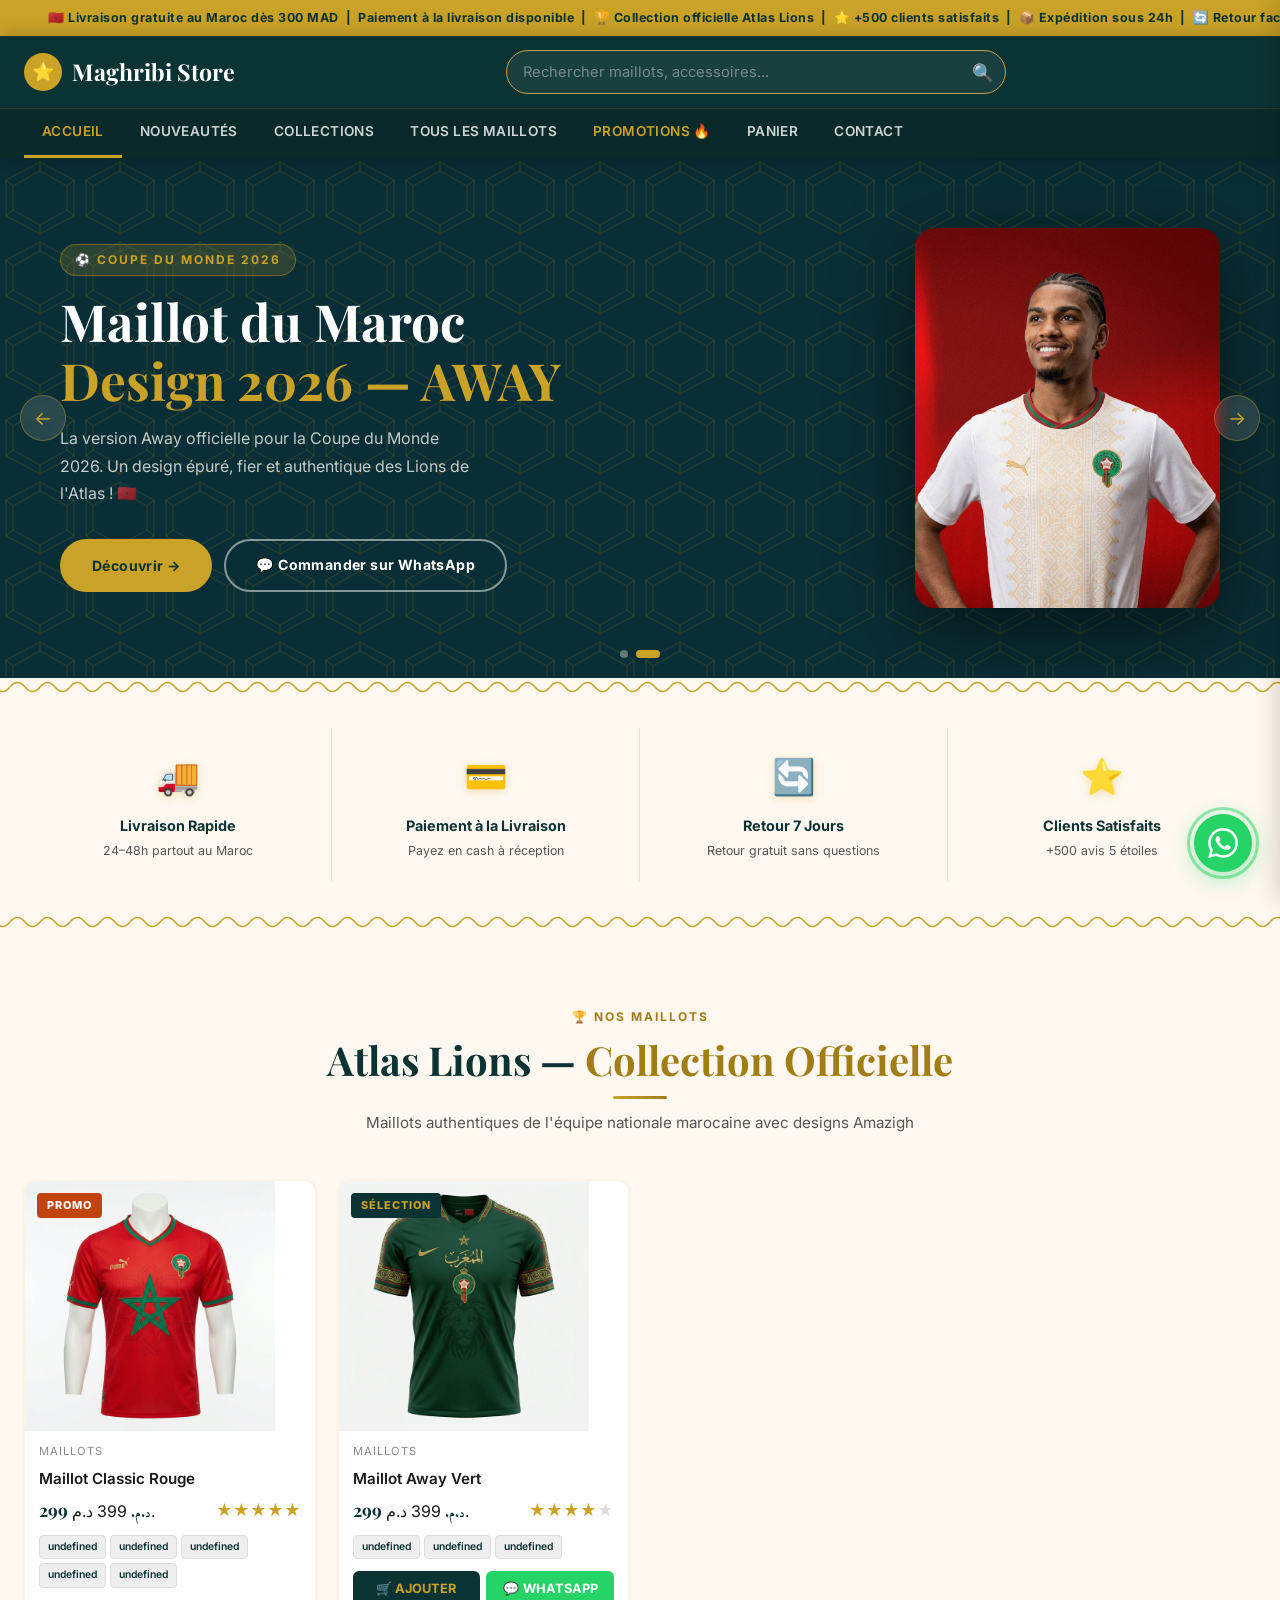
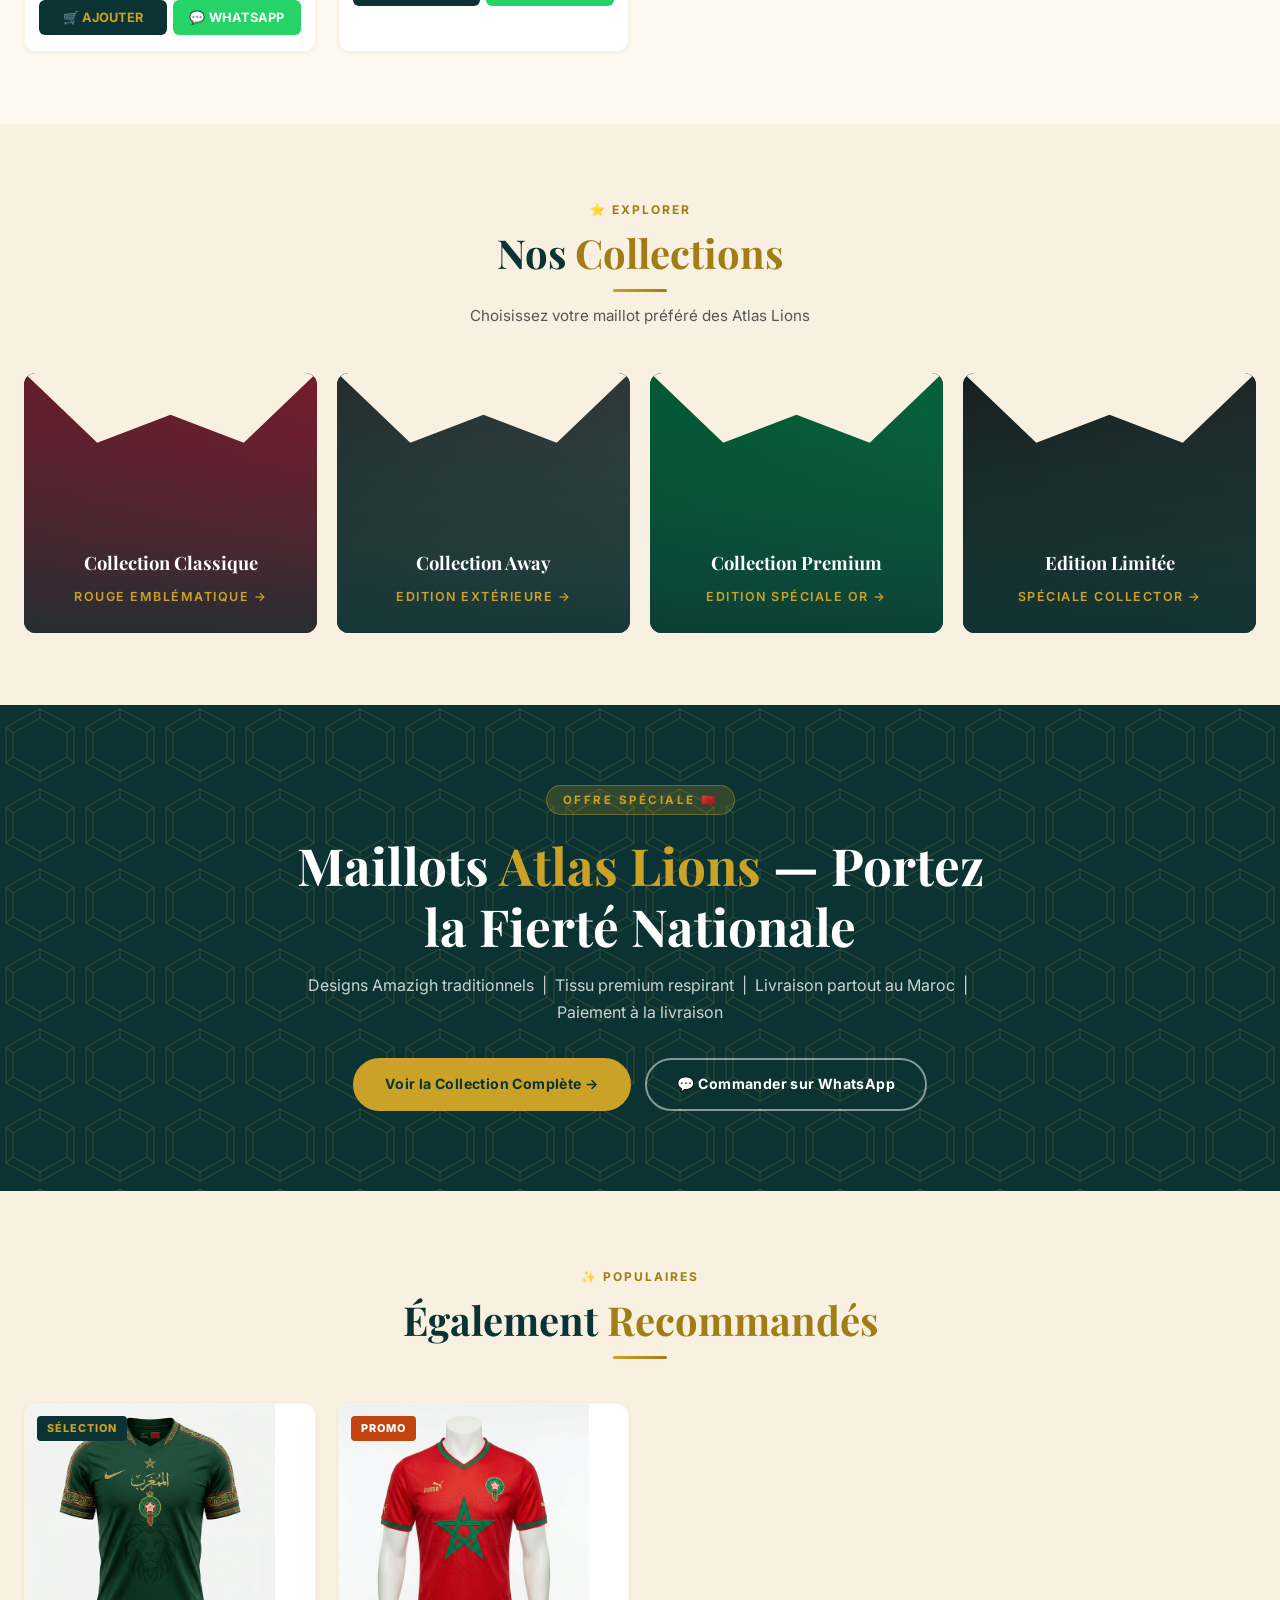
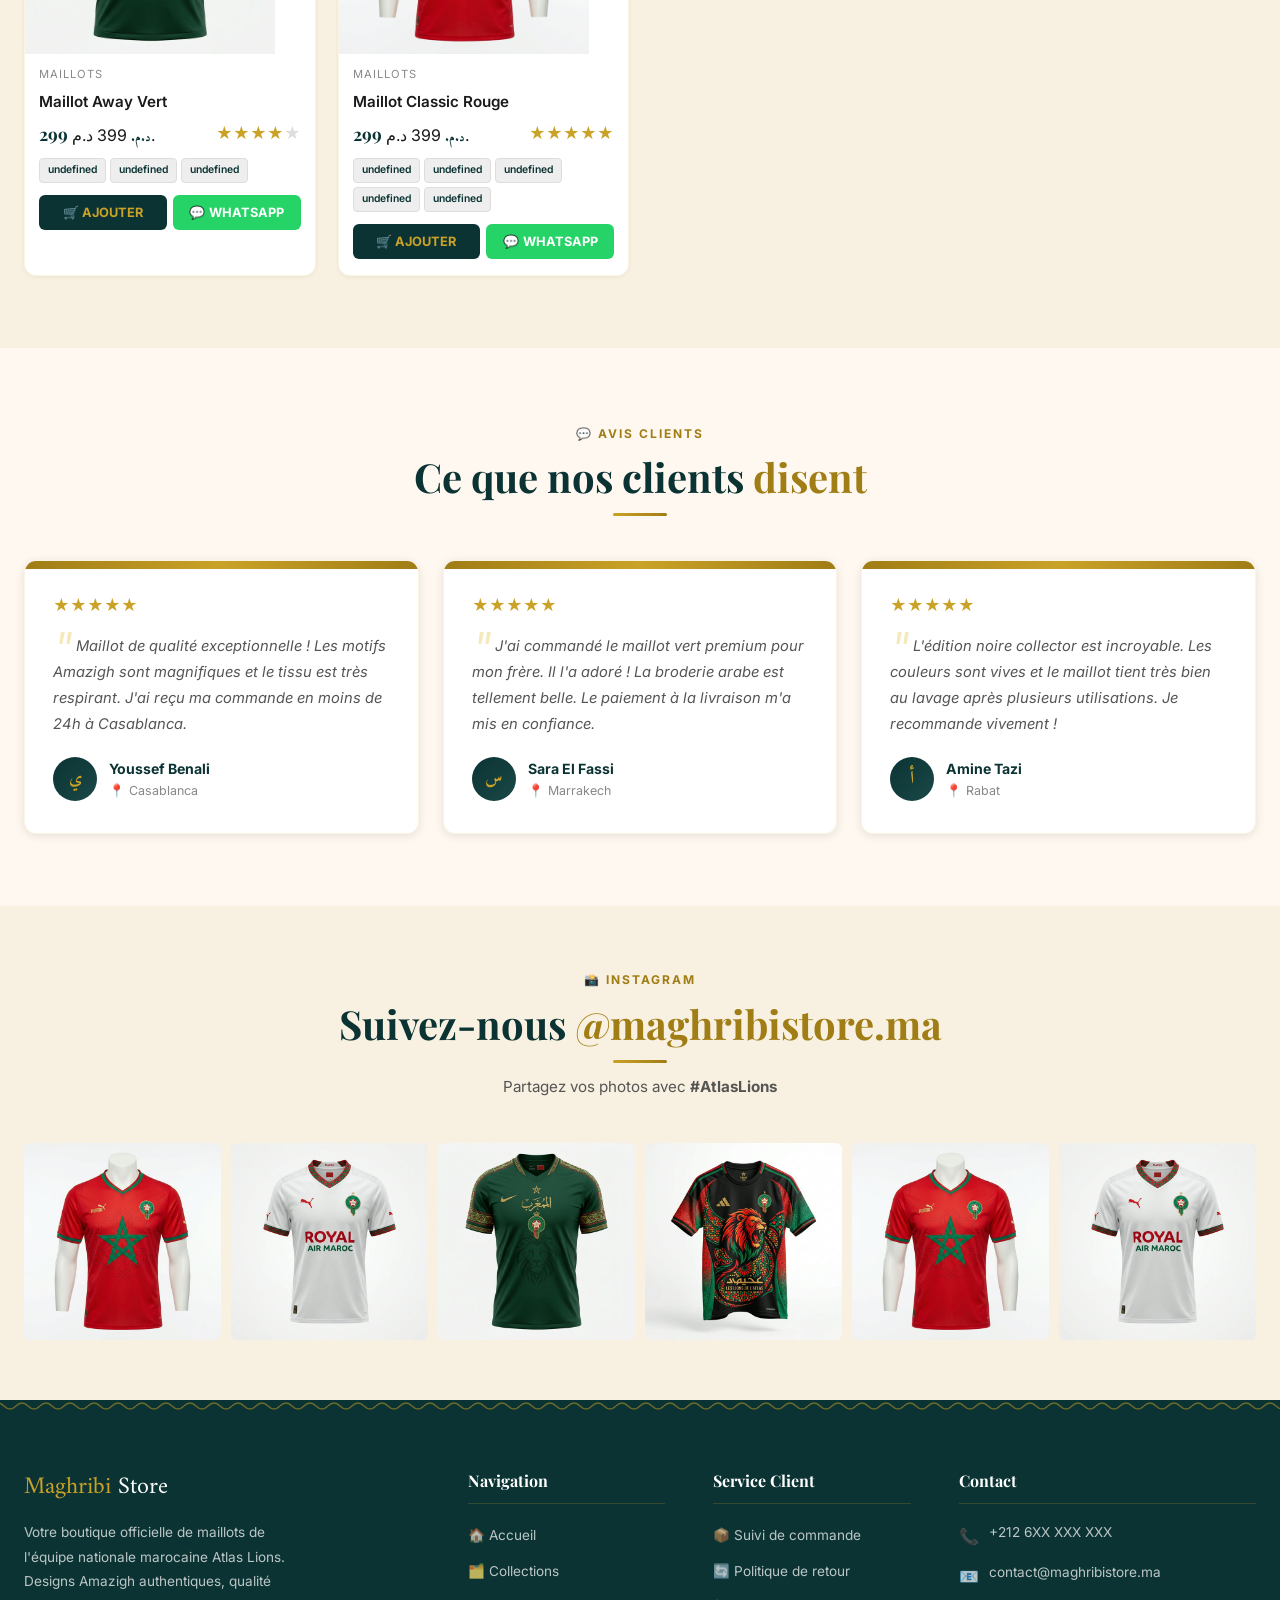
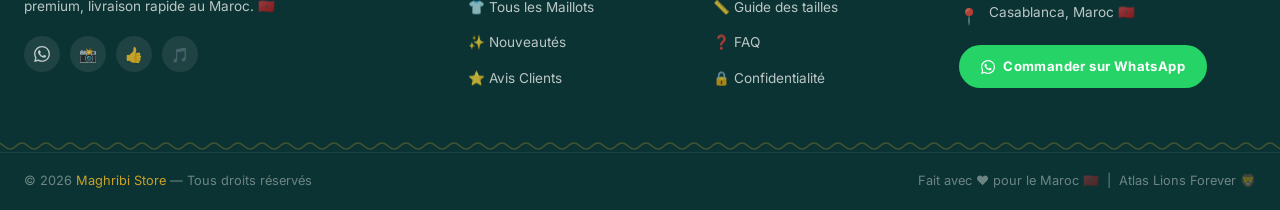
==== commit 9103023a: "Fix: standardized image paths and lowercase filenames for GH Pages" ====
--- a/index.html
+++ b/index.html
@@ -97,7 +97,7 @@
           </div>
         </div>
         <div class="slide-img reveal-right" onclick="openHeroProduct()" style="cursor:pointer; position:relative;">
-          <img src="hakimi_1.jpg" class="hero-product-image" alt="Maillot du Maroc Coupe du Monde 2026" loading="eager"/>
+          <img src="images/hakimi_1.jpg" class="hero-product-image" alt="Maillot du Maroc Coupe du Monde 2026" loading="eager"/>
           <div class="hero-view-label">Voir le produit 👁️</div>
         </div>
       </div>
@@ -117,7 +117,7 @@
           </div>
         </div>
         <div class="slide-img reveal-right" onclick="openHeroProduct()" style="cursor:pointer; position:relative;">
-          <img src="adli_1.jpg" alt="Maillots du Maroc Coupe du Monde 2026" class="hero-product-image slide-2-image" loading="eager"/>
+          <img src="images/adli_1.jpg" alt="Maillots du Maroc Coupe du Monde 2026" class="hero-product-image slide-2-image" loading="eager"/>
           <div class="hero-view-label">Voir le produit 👁️</div>
         </div>
       </div>
